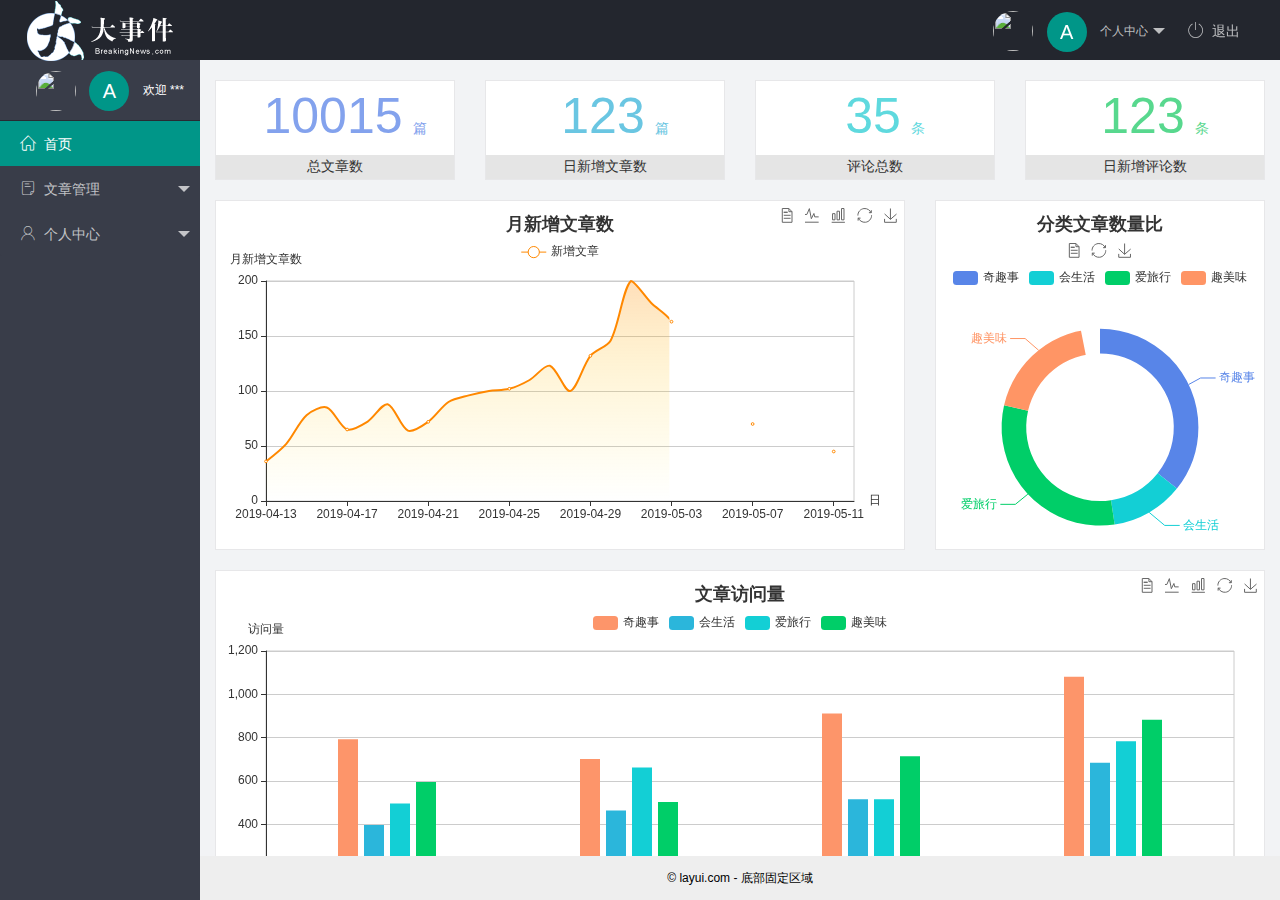
==== index.html @ eee1c538 "first commit" ====
<!DOCTYPE html>
<html lang="en">

<head>
    <meta charset="UTF-8" />
    <meta name="viewport" content="width=device-width, initial-scale=1.0" />
    <title>后台主页</title>
    <!-- 导入 layui 的样式表 -->
    <link rel="stylesheet" href="/assets/lib/layui/css/layui.css" />
    <!-- 引入iconfont.css -->
    <link rel="stylesheet" href="/assets/fonts/iconfont.css">
    <!-- 引入index.css -->
    <link rel="stylesheet" href="/assets/css/index.css">
</head>

<body class="layui-layout-body">
    <div class="layui-layout layui-layout-admin">
        <div class="layui-header">
            <div class="layui-logo">
                <img src="/assets/images/logo.png" alt="" />
            </div>
            <!-- 头部区域（可配合layui已有的水平导航） -->
            <ul class="layui-nav layui-layout-right">
                <li class="layui-nav-item">
                    <!-- 右侧导航栏上面头像 -->
                    <a href="javascript:;" class="userinfo">
                        <img src="http://t.cn/RCzsdCq" class="layui-nav-img" />
                        <span class="text-avatar">A</span>
                        个人中心
                    </a>
                    <dl class="layui-nav-child">
                        <dd><a href="">基本资料</a></dd>
                        <dd><a href="">更换头像</a></dd>
                        <dd><a href="">重置密码</a></dd>
                    </dl>
                </li>
                <li class="layui-nav-item">
                    <a href="javescript:;" id="btnLogout"><span class="iconfont icon-tuichu"></span>退出</a>
                </li>
            </ul>
        </div>

        <div class="layui-side layui-bg-black">
            <div class="layui-side-scroll">
                <!-- 右侧导航栏上面头像 -->
                <div class="userinfo">
                    <img src="http://t.cn/RCzsdCq" class="layui-nav-img" />
                    <span class="text-avatar">A</span>
                    <span id="welcome">欢迎 ***</span>
                </div>
                <!-- 左侧导航区域（可配合layui已有的垂直导航） -->
                <ul class="layui-nav layui-nav-tree" lay-shrink="all">
                    <li class="layui-nav-item layui-this">
                        <a href="/home/dashboard.html" target="fm">
                            <span class="iconfont icon-home"></span>首页</a>
                    </li>
                    <li class="layui-nav-item">
                        <a class="" href="javascript:;"><span class="iconfont icon-16"></span>文章管理</a>
                        <dl class="layui-nav-child">
                            <dd>
                                <a href="javascript:;">
                                    <i class="layui-icon layui-icon-app"></i>
                                    文章类别</a>
                            </dd>
                            <dd>
                                <a href="javascript:;">
                                    <i class="layui-icon layui-icon-app"></i>
                                    文章列表</a>
                            </dd>
                            <dd>
                                <a href="javascript:;">
                                    <i class="layui-icon layui-icon-app"></i>
                                    发布文章</a>
                            </dd>
                        </dl>
                    </li>
                    <li class="layui-nav-item">
                        <a href="javascript:;"><span class="iconfont icon-user"></span>个人中心</a>
                        <dl class="layui-nav-child">
                            <dd>
                                <a href="javascript:;">
                                    <i class="layui-icon layui-icon-app"></i>
                                    基本资料</a>
                            </dd>
                            <dd>
                                <a href="javascript:;">
                                    <i class="layui-icon layui-icon-app"></i>
                                    更换头像</a>
                            </dd>
                            <dd>
                                <a href="javascript:;">
                                    <i class="layui-icon layui-icon-app"></i>
                                    重置密码</a>
                            </dd>
                        </dl>
                    </li>
                </ul>
            </div>
        </div>
        <div class="layui-body">
            <!-- 内容主体区域 -->
            <iframe src="/home/dashboard.html" frameborder="0" name="fm"></iframe>
        </div>

        <div class="layui-footer">
            <!-- 底部固定区域 -->
            © layui.com - 底部固定区域
        </div>
    </div>
    <!-- yin ru jquery -->
    <script src="/assets/lib/jquery.js"></script>
    <!-- 导入 layui 的JS文件 -->
    <script src="/assets/lib/layui/layui.all.js"></script>
    <script src="/assets/js/baseAPI.js"></script>
    <script src="/assets/js/index.js"></script>
</body>

</html>
---- assets/lib/layui/css/layui.css ----
/** layui-v2.5.5 MIT License By https://www.layui.com */
 .layui-inline,img{display:inline-block;vertical-align:middle}h1,h2,h3,h4,h5,h6{font-weight:400}.layui-edge,.layui-header,.layui-inline,.layui-main{position:relative}.layui-body,.layui-edge,.layui-elip{overflow:hidden}.layui-btn,.layui-edge,.layui-inline,img{vertical-align:middle}.layui-btn,.layui-disabled,.layui-icon,.layui-unselect{-moz-user-select:none;-webkit-user-select:none;-ms-user-select:none}.layui-elip,.layui-form-checkbox span,.layui-form-pane .layui-form-label{text-overflow:ellipsis;white-space:nowrap}.layui-breadcrumb,.layui-tree-btnGroup{visibility:hidden}blockquote,body,button,dd,div,dl,dt,form,h1,h2,h3,h4,h5,h6,input,li,ol,p,pre,td,textarea,th,ul{margin:0;padding:0;-webkit-tap-highlight-color:rgba(0,0,0,0)}a:active,a:hover{outline:0}img{border:none}li{list-style:none}table{border-collapse:collapse;border-spacing:0}h4,h5,h6{font-size:100%}button,input,optgroup,option,select,textarea{font-family:inherit;font-size:inherit;font-style:inherit;font-weight:inherit;outline:0}pre{white-space:pre-wrap;white-space:-moz-pre-wrap;white-space:-pre-wrap;white-space:-o-pre-wrap;word-wrap:break-word}body{line-height:24px;font:14px Helvetica Neue,Helvetica,PingFang SC,Tahoma,Arial,sans-serif}hr{height:1px;margin:10px 0;border:0;clear:both}a{color:#333;text-decoration:none}a:hover{color:#777}a cite{font-style:normal;*cursor:pointer}.layui-border-box,.layui-border-box *{box-sizing:border-box}.layui-box,.layui-box *{box-sizing:content-box}.layui-clear{clear:both;*zoom:1}.layui-clear:after{content:'\20';clear:both;*zoom:1;display:block;height:0}.layui-inline{*display:inline;*zoom:1}.layui-edge{display:inline-block;width:0;height:0;border-width:6px;border-style:dashed;border-color:transparent}.layui-edge-top{top:-4px;border-bottom-color:#999;border-bottom-style:solid}.layui-edge-right{border-left-color:#999;border-left-style:solid}.layui-edge-bottom{top:2px;border-top-color:#999;border-top-style:solid}.layui-edge-left{border-right-color:#999;border-right-style:solid}.layui-disabled,.layui-disabled:hover{color:#d2d2d2!important;cursor:not-allowed!important}.layui-circle{border-radius:100%}.layui-show{display:block!important}.layui-hide{display:none!important}@font-face{font-family:layui-icon;src:url(../font/iconfont.eot?v=250);src:url(../font/iconfont.eot?v=250#iefix) format('embedded-opentype'),url(../font/iconfont.woff2?v=250) format('woff2'),url(../font/iconfont.woff?v=250) format('woff'),url(../font/iconfont.ttf?v=250) format('truetype'),url(../font/iconfont.svg?v=250#layui-icon) format('svg')}.layui-icon{font-family:layui-icon!important;font-size:16px;font-style:normal;-webkit-font-smoothing:antialiased;-moz-osx-font-smoothing:grayscale}.layui-icon-reply-fill:before{content:"\e611"}.layui-icon-set-fill:before{content:"\e614"}.layui-icon-menu-fill:before{content:"\e60f"}.layui-icon-search:before{content:"\e615"}.layui-icon-share:before{content:"\e641"}.layui-icon-set-sm:before{content:"\e620"}.layui-icon-engine:before{content:"\e628"}.layui-icon-close:before{content:"\1006"}.layui-icon-close-fill:before{content:"\1007"}.layui-icon-chart-screen:before{content:"\e629"}.layui-icon-star:before{content:"\e600"}.layui-icon-circle-dot:before{content:"\e617"}.layui-icon-chat:before{content:"\e606"}.layui-icon-release:before{content:"\e609"}.layui-icon-list:before{content:"\e60a"}.layui-icon-chart:before{content:"\e62c"}.layui-icon-ok-circle:before{content:"\1005"}.layui-icon-layim-theme:before{content:"\e61b"}.layui-icon-table:before{content:"\e62d"}.layui-icon-right:before{content:"\e602"}.layui-icon-left:before{content:"\e603"}.layui-icon-cart-simple:before{content:"\e698"}.layui-icon-face-cry:before{content:"\e69c"}.layui-icon-face-smile:before{content:"\e6af"}.layui-icon-survey:before{content:"\e6b2"}.layui-icon-tree:before{content:"\e62e"}.layui-icon-upload-circle:before{content:"\e62f"}.layui-icon-add-circle:before{content:"\e61f"}.layui-icon-download-circle:before{content:"\e601"}.layui-icon-templeate-1:before{content:"\e630"}.layui-icon-util:before{content:"\e631"}.layui-icon-face-surprised:before{content:"\e664"}.layui-icon-edit:before{content:"\e642"}.layui-icon-speaker:before{content:"\e645"}.layui-icon-down:before{content:"\e61a"}.layui-icon-file:before{content:"\e621"}.layui-icon-layouts:before{content:"\e632"}.layui-icon-rate-half:before{content:"\e6c9"}.layui-icon-add-circle-fine:before{content:"\e608"}.layui-icon-prev-circle:before{content:"\e633"}.layui-icon-read:before{content:"\e705"}.layui-icon-404:before{content:"\e61c"}.layui-icon-carousel:before{content:"\e634"}.layui-icon-help:before{content:"\e607"}.layui-icon-code-circle:before{content:"\e635"}.layui-icon-water:before{content:"\e636"}.layui-icon-username:before{content:"\e66f"}.layui-icon-find-fill:before{content:"\e670"}.layui-icon-about:before{content:"\e60b"}.layui-icon-location:before{content:"\e715"}.layui-icon-up:before{content:"\e619"}.layui-icon-pause:before{content:"\e651"}.layui-icon-date:before{content:"\e637"}.layui-icon-layim-uploadfile:before{content:"\e61d"}.layui-icon-delete:before{content:"\e640"}.layui-icon-play:before{content:"\e652"}.layui-icon-top:before{content:"\e604"}.layui-icon-friends:before{content:"\e612"}.layui-icon-refresh-3:before{content:"\e9aa"}.layui-icon-ok:before{content:"\e605"}.layui-icon-layer:before{content:"\e638"}.layui-icon-face-smile-fine:before{content:"\e60c"}.layui-icon-dollar:before{content:"\e659"}.layui-icon-group:before{content:"\e613"}.layui-icon-layim-download:before{content:"\e61e"}.layui-icon-picture-fine:before{content:"\e60d"}.layui-icon-link:before{content:"\e64c"}.layui-icon-diamond:before{content:"\e735"}.layui-icon-log:before{content:"\e60e"}.layui-icon-rate-solid:before{content:"\e67a"}.layui-icon-fonts-del:before{content:"\e64f"}.layui-icon-unlink:before{content:"\e64d"}.layui-icon-fonts-clear:before{content:"\e639"}.layui-icon-triangle-r:before{content:"\e623"}.layui-icon-circle:before{content:"\e63f"}.layui-icon-radio:before{content:"\e643"}.layui-icon-align-center:before{content:"\e647"}.layui-icon-align-right:before{content:"\e648"}.layui-icon-align-left:before{content:"\e649"}.layui-icon-loading-1:before{content:"\e63e"}.layui-icon-return:before{content:"\e65c"}.layui-icon-fonts-strong:before{content:"\e62b"}.layui-icon-upload:before{content:"\e67c"}.layui-icon-dialogue:before{content:"\e63a"}.layui-icon-video:before{content:"\e6ed"}.layui-icon-headset:before{content:"\e6fc"}.layui-icon-cellphone-fine:before{content:"\e63b"}.layui-icon-add-1:before{content:"\e654"}.layui-icon-face-smile-b:before{content:"\e650"}.layui-icon-fonts-html:before{content:"\e64b"}.layui-icon-form:before{content:"\e63c"}.layui-icon-cart:before{content:"\e657"}.layui-icon-camera-fill:before{content:"\e65d"}.layui-icon-tabs:before{content:"\e62a"}.layui-icon-fonts-code:before{content:"\e64e"}.layui-icon-fire:before{content:"\e756"}.layui-icon-set:before{content:"\e716"}.layui-icon-fonts-u:before{content:"\e646"}.layui-icon-triangle-d:before{content:"\e625"}.layui-icon-tips:before{content:"\e702"}.layui-icon-picture:before{content:"\e64a"}.layui-icon-more-vertical:before{content:"\e671"}.layui-icon-flag:before{content:"\e66c"}.layui-icon-loading:before{content:"\e63d"}.layui-icon-fonts-i:before{content:"\e644"}.layui-icon-refresh-1:before{content:"\e666"}.layui-icon-rmb:before{content:"\e65e"}.layui-icon-home:before{content:"\e68e"}.layui-icon-user:before{content:"\e770"}.layui-icon-notice:before{content:"\e667"}.layui-icon-login-weibo:before{content:"\e675"}.layui-icon-voice:before{content:"\e688"}.layui-icon-upload-drag:before{content:"\e681"}.layui-icon-login-qq:before{content:"\e676"}.layui-icon-snowflake:before{content:"\e6b1"}.layui-icon-file-b:before{content:"\e655"}.layui-icon-template:before{content:"\e663"}.layui-icon-auz:before{content:"\e672"}.layui-icon-console:before{content:"\e665"}.layui-icon-app:before{content:"\e653"}.layui-icon-prev:before{content:"\e65a"}.layui-icon-website:before{content:"\e7ae"}.layui-icon-next:before{content:"\e65b"}.layui-icon-component:before{content:"\e857"}.layui-icon-more:before{content:"\e65f"}.layui-icon-login-wechat:before{content:"\e677"}.layui-icon-shrink-right:before{content:"\e668"}.layui-icon-spread-left:before{content:"\e66b"}.layui-icon-camera:before{content:"\e660"}.layui-icon-note:before{content:"\e66e"}.layui-icon-refresh:before{content:"\e669"}.layui-icon-female:before{content:"\e661"}.layui-icon-male:before{content:"\e662"}.layui-icon-password:before{content:"\e673"}.layui-icon-senior:before{content:"\e674"}.layui-icon-theme:before{content:"\e66a"}.layui-icon-tread:before{content:"\e6c5"}.layui-icon-praise:before{content:"\e6c6"}.layui-icon-star-fill:before{content:"\e658"}.layui-icon-rate:before{content:"\e67b"}.layui-icon-template-1:before{content:"\e656"}.layui-icon-vercode:before{content:"\e679"}.layui-icon-cellphone:before{content:"\e678"}.layui-icon-screen-full:before{content:"\e622"}.layui-icon-screen-restore:before{content:"\e758"}.layui-icon-cols:before{content:"\e610"}.layui-icon-export:before{content:"\e67d"}.layui-icon-print:before{content:"\e66d"}.layui-icon-slider:before{content:"\e714"}.layui-icon-addition:before{content:"\e624"}.layui-icon-subtraction:before{content:"\e67e"}.layui-icon-service:before{content:"\e626"}.layui-icon-transfer:before{content:"\e691"}.layui-main{width:1140px;margin:0 auto}.layui-header{z-index:1000;height:60px}.layui-header a:hover{transition:all .5s;-webkit-transition:all .5s}.layui-side{position:fixed;left:0;top:0;bottom:0;z-index:999;width:200px;overflow-x:hidden}.layui-side-scroll{position:relative;width:220px;height:100%;overflow-x:hidden}.layui-body{position:absolute;left:200px;right:0;top:0;bottom:0;z-index:998;width:auto;overflow-y:auto;box-sizing:border-box}.layui-layout-body{overflow:hidden}.layui-layout-admin .layui-header{background-color:#23262E}.layui-layout-admin .layui-side{top:60px;width:200px;overflow-x:hidden}.layui-layout-admin .layui-body{position:fixed;top:60px;bottom:44px}.layui-layout-admin .layui-main{width:auto;margin:0 15px}.layui-layout-admin .layui-footer{position:fixed;left:200px;right:0;bottom:0;height:44px;line-height:44px;padding:0 15px;background-color:#eee}.layui-layout-admin .layui-logo{position:absolute;left:0;top:0;width:200px;height:100%;line-height:60px;text-align:center;color:#009688;font-size:16px}.layui-layout-admin .layui-header .layui-nav{background:0 0}.layui-layout-left{position:absolute!important;left:200px;top:0}.layui-layout-right{position:absolute!important;right:0;top:0}.layui-container{position:relative;margin:0 auto;padding:0 15px;box-sizing:border-box}.layui-fluid{position:relative;margin:0 auto;padding:0 15px}.layui-row:after,.layui-row:before{content:'';display:block;clear:both}.layui-col-lg1,.layui-col-lg10,.layui-col-lg11,.layui-col-lg12,.layui-col-lg2,.layui-col-lg3,.layui-col-lg4,.layui-col-lg5,.layui-col-lg6,.layui-col-lg7,.layui-col-lg8,.layui-col-lg9,.layui-col-md1,.layui-col-md10,.layui-col-md11,.layui-col-md12,.layui-col-md2,.layui-col-md3,.layui-col-md4,.layui-col-md5,.layui-col-md6,.layui-col-md7,.layui-col-md8,.layui-col-md9,.layui-col-sm1,.layui-col-sm10,.layui-col-sm11,.layui-col-sm12,.layui-col-sm2,.layui-col-sm3,.layui-col-sm4,.layui-col-sm5,.layui-col-sm6,.layui-col-sm7,.layui-col-sm8,.layui-col-sm9,.layui-col-xs1,.layui-col-xs10,.layui-col-xs11,.layui-col-xs12,.layui-col-xs2,.layui-col-xs3,.layui-col-xs4,.layui-col-xs5,.layui-col-xs6,.layui-col-xs7,.layui-col-xs8,.layui-col-xs9{position:relative;display:block;box-sizing:border-box}.layui-col-xs1,.layui-col-xs10,.layui-col-xs11,.layui-col-xs12,.layui-col-xs2,.layui-col-xs3,.layui-col-xs4,.layui-col-xs5,.layui-col-xs6,.layui-col-xs7,.layui-col-xs8,.layui-col-xs9{float:left}.layui-col-xs1{width:8.33333333%}.layui-col-xs2{width:16.66666667%}.layui-col-xs3{width:25%}.layui-col-xs4{width:33.33333333%}.layui-col-xs5{width:41.66666667%}.layui-col-xs6{width:50%}.layui-col-xs7{width:58.33333333%}.layui-col-xs8{width:66.66666667%}.layui-col-xs9{width:75%}.layui-col-xs10{width:83.33333333%}.layui-col-xs11{width:91.66666667%}.layui-col-xs12{width:100%}.layui-col-xs-offset1{margin-left:8.33333333%}.layui-col-xs-offset2{margin-left:16.66666667%}.layui-col-xs-offset3{margin-left:25%}.layui-col-xs-offset4{margin-left:33.33333333%}.layui-col-xs-offset5{margin-left:41.66666667%}.layui-col-xs-offset6{margin-left:50%}.layui-col-xs-offset7{margin-left:58.33333333%}.layui-col-xs-offset8{margin-left:66.66666667%}.layui-col-xs-offset9{margin-left:75%}.layui-col-xs-offset10{margin-left:83.33333333%}.layui-col-xs-offset11{margin-left:91.66666667%}.layui-col-xs-offset12{margin-left:100%}@media screen and (max-width:768px){.layui-hide-xs{display:none!important}.layui-show-xs-block{display:block!important}.layui-show-xs-inline{display:inline!important}.layui-show-xs-inline-block{display:inline-block!important}}@media screen and (min-width:768px){.layui-container{width:750px}.layui-hide-sm{display:none!important}.layui-show-sm-block{display:block!important}.layui-show-sm-inline{display:inline!important}.layui-show-sm-inline-block{display:inline-block!important}.layui-col-sm1,.layui-col-sm10,.layui-col-sm11,.layui-col-sm12,.layui-col-sm2,.layui-col-sm3,.layui-col-sm4,.layui-col-sm5,.layui-col-sm6,.layui-col-sm7,.layui-col-sm8,.layui-col-sm9{float:left}.layui-col-sm1{width:8.33333333%}.layui-col-sm2{width:16.66666667%}.layui-col-sm3{width:25%}.layui-col-sm4{width:33.33333333%}.layui-col-sm5{width:41.66666667%}.layui-col-sm6{width:50%}.layui-col-sm7{width:58.33333333%}.layui-col-sm8{width:66.66666667%}.layui-col-sm9{width:75%}.layui-col-sm10{width:83.33333333%}.layui-col-sm11{width:91.66666667%}.layui-col-sm12{width:100%}.layui-col-sm-offset1{margin-left:8.33333333%}.layui-col-sm-offset2{margin-left:16.66666667%}.layui-col-sm-offset3{margin-left:25%}.layui-col-sm-offset4{margin-left:33.33333333%}.layui-col-sm-offset5{margin-left:41.66666667%}.layui-col-sm-offset6{margin-left:50%}.layui-col-sm-offset7{margin-left:58.33333333%}.layui-col-sm-offset8{margin-left:66.66666667%}.layui-col-sm-offset9{margin-left:75%}.layui-col-sm-offset10{margin-left:83.33333333%}.layui-col-sm-offset11{margin-left:91.66666667%}.layui-col-sm-offset12{margin-left:100%}}@media screen and (min-width:992px){.layui-container{width:970px}.layui-hide-md{display:none!important}.layui-show-md-block{display:block!important}.layui-show-md-inline{display:inline!important}.layui-show-md-inline-block{display:inline-block!important}.layui-col-md1,.layui-col-md10,.layui-col-md11,.layui-col-md12,.layui-col-md2,.layui-col-md3,.layui-col-md4,.layui-col-md5,.layui-col-md6,.layui-col-md7,.layui-col-md8,.layui-col-md9{float:left}.layui-col-md1{width:8.33333333%}.layui-col-md2{width:16.66666667%}.layui-col-md3{width:25%}.layui-col-md4{width:33.33333333%}.layui-col-md5{width:41.66666667%}.layui-col-md6{width:50%}.layui-col-md7{width:58.33333333%}.layui-col-md8{width:66.66666667%}.layui-col-md9{width:75%}.layui-col-md10{width:83.33333333%}.layui-col-md11{width:91.66666667%}.layui-col-md12{width:100%}.layui-col-md-offset1{margin-left:8.33333333%}.layui-col-md-offset2{margin-left:16.66666667%}.layui-col-md-offset3{margin-left:25%}.layui-col-md-offset4{margin-left:33.33333333%}.layui-col-md-offset5{margin-left:41.66666667%}.layui-col-md-offset6{margin-left:50%}.layui-col-md-offset7{margin-left:58.33333333%}.layui-col-md-offset8{margin-left:66.66666667%}.layui-col-md-offset9{margin-left:75%}.layui-col-md-offset10{margin-left:83.33333333%}.layui-col-md-offset11{margin-left:91.66666667%}.layui-col-md-offset12{margin-left:100%}}@media screen and (min-width:1200px){.layui-container{width:1170px}.layui-hide-lg{display:none!important}.layui-show-lg-block{display:block!important}.layui-show-lg-inline{display:inline!important}.layui-show-lg-inline-block{display:inline-block!important}.layui-col-lg1,.layui-col-lg10,.layui-col-lg11,.layui-col-lg12,.layui-col-lg2,.layui-col-lg3,.layui-col-lg4,.layui-col-lg5,.layui-col-lg6,.layui-col-lg7,.layui-col-lg8,.layui-col-lg9{float:left}.layui-col-lg1{width:8.33333333%}.layui-col-lg2{width:16.66666667%}.layui-col-lg3{width:25%}.layui-col-lg4{width:33.33333333%}.layui-col-lg5{width:41.66666667%}.layui-col-lg6{width:50%}.layui-col-lg7{width:58.33333333%}.layui-col-lg8{width:66.66666667%}.layui-col-lg9{width:75%}.layui-col-lg10{width:83.33333333%}.layui-col-lg11{width:91.66666667%}.layui-col-lg12{width:100%}.layui-col-lg-offset1{margin-left:8.33333333%}.layui-col-lg-offset2{margin-left:16.66666667%}.layui-col-lg-offset3{margin-left:25%}.layui-col-lg-offset4{margin-left:33.33333333%}.layui-col-lg-offset5{margin-left:41.66666667%}.layui-col-lg-offset6{margin-left:50%}.layui-col-lg-offset7{margin-left:58.33333333%}.layui-col-lg-offset8{margin-left:66.66666667%}.layui-col-lg-offset9{margin-left:75%}.layui-col-lg-offset10{margin-left:83.33333333%}.layui-col-lg-offset11{margin-left:91.66666667%}.layui-col-lg-offset12{margin-left:100%}}.layui-col-space1{margin:-.5px}.layui-col-space1>*{padding:.5px}.layui-col-space3{margin:-1.5px}.layui-col-space3>*{padding:1.5px}.layui-col-space5{margin:-2.5px}.layui-col-space5>*{padding:2.5px}.layui-col-space8{margin:-3.5px}.layui-col-space8>*{padding:3.5px}.layui-col-space10{margin:-5px}.layui-col-space10>*{padding:5px}.layui-col-space12{margin:-6px}.layui-col-space12>*{padding:6px}.layui-col-space15{margin:-7.5px}.layui-col-space15>*{padding:7.5px}.layui-col-space18{margin:-9px}.layui-col-space18>*{padding:9px}.layui-col-space20{margin:-10px}.layui-col-space20>*{padding:10px}.layui-col-space22{margin:-11px}.layui-col-space22>*{padding:11px}.layui-col-space25{margin:-12.5px}.layui-col-space25>*{padding:12.5px}.layui-col-space30{margin:-15px}.layui-col-space30>*{padding:15px}.layui-btn,.layui-input,.layui-select,.layui-textarea,.layui-upload-button{outline:0;-webkit-appearance:none;transition:all .3s;-webkit-transition:all .3s;box-sizing:border-box}.layui-elem-quote{margin-bottom:10px;padding:15px;line-height:22px;border-left:5px solid #009688;border-radius:0 2px 2px 0;background-color:#f2f2f2}.layui-quote-nm{border-style:solid;border-width:1px 1px 1px 5px;background:0 0}.layui-elem-field{margin-bottom:10px;padding:0;border-width:1px;border-style:solid}.layui-elem-field legend{margin-left:20px;padding:0 10px;font-size:20px;font-weight:300}.layui-field-title{margin:10px 0 20px;border-width:1px 0 0}.layui-field-box{padding:10px 15px}.layui-field-title .layui-field-box{padding:10px 0}.layui-progress{position:relative;height:6px;border-radius:20px;background-color:#e2e2e2}.layui-progress-bar{position:absolute;left:0;top:0;width:0;max-width:100%;height:6px;border-radius:20px;text-align:right;background-color:#5FB878;transition:all .3s;-webkit-transition:all .3s}.layui-progress-big,.layui-progress-big .layui-progress-bar{height:18px;line-height:18px}.layui-progress-text{position:relative;top:-20px;line-height:18px;font-size:12px;color:#666}.layui-progress-big .layui-progress-text{position:static;padding:0 10px;color:#fff}.layui-collapse{border-width:1px;border-style:solid;border-radius:2px}.layui-colla-content,.layui-colla-item{border-top-width:1px;border-top-style:solid}.layui-colla-item:first-child{border-top:none}.layui-colla-title{position:relative;height:42px;line-height:42px;padding:0 15px 0 35px;color:#333;background-color:#f2f2f2;cursor:pointer;font-size:14px;overflow:hidden}.layui-colla-content{display:none;padding:10px 15px;line-height:22px;color:#666}.layui-colla-icon{position:absolute;left:15px;top:0;font-size:14px}.layui-card{margin-bottom:15px;border-radius:2px;background-color:#fff;box-shadow:0 1px 2px 0 rgba(0,0,0,.05)}.layui-card:last-child{margin-bottom:0}.layui-card-header{position:relative;height:42px;line-height:42px;padding:0 15px;border-bottom:1px solid #f6f6f6;color:#333;border-radius:2px 2px 0 0;font-size:14px}.layui-bg-black,.layui-bg-blue,.layui-bg-cyan,.layui-bg-green,.layui-bg-orange,.layui-bg-red{color:#fff!important}.layui-card-body{position:relative;padding:10px 15px;line-height:24px}.layui-card-body[pad15]{padding:15px}.layui-card-body[pad20]{padding:20px}.layui-card-body .layui-table{margin:5px 0}.layui-card .layui-tab{margin:0}.layui-panel-window{position:relative;padding:15px;border-radius:0;border-top:5px solid #E6E6E6;background-color:#fff}.layui-auxiliar-moving{position:fixed;left:0;right:0;top:0;bottom:0;width:100%;height:100%;background:0 0;z-index:9999999999}.layui-form-label,.layui-form-mid,.layui-form-select,.layui-input-block,.layui-input-inline,.layui-textarea{position:relative}.layui-bg-red{background-color:#FF5722!important}.layui-bg-orange{background-color:#FFB800!important}.layui-bg-green{background-color:#009688!important}.layui-bg-cyan{background-color:#2F4056!important}.layui-bg-blue{background-color:#1E9FFF!important}.layui-bg-black{background-color:#393D49!important}.layui-bg-gray{background-color:#eee!important;color:#666!important}.layui-badge-rim,.layui-colla-content,.layui-colla-item,.layui-collapse,.layui-elem-field,.layui-form-pane .layui-form-item[pane],.layui-form-pane .layui-form-label,.layui-input,.layui-layedit,.layui-layedit-tool,.layui-quote-nm,.layui-select,.layui-tab-bar,.layui-tab-card,.layui-tab-title,.layui-tab-title .layui-this:after,.layui-textarea{border-color:#e6e6e6}.layui-timeline-item:before,hr{background-color:#e6e6e6}.layui-text{line-height:22px;font-size:14px;color:#666}.layui-text h1,.layui-text h2,.layui-text h3{font-weight:500;color:#333}.layui-text h1{font-size:30px}.layui-text h2{font-size:24px}.layui-text h3{font-size:18px}.layui-text a:not(.layui-btn){color:#01AAED}.layui-text a:not(.layui-btn):hover{text-decoration:underline}.layui-text ul{padding:5px 0 5px 15px}.layui-text ul li{margin-top:5px;list-style-type:disc}.layui-text em,.layui-word-aux{color:#999!important;padding:0 5px!important}.layui-btn{display:inline-block;height:38px;line-height:38px;padding:0 18px;background-color:#009688;color:#fff;white-space:nowrap;text-align:center;font-size:14px;border:none;border-radius:2px;cursor:pointer}.layui-btn:hover{opacity:.8;filter:alpha(opacity=80);color:#fff}.layui-btn:active{opacity:1;filter:alpha(opacity=100)}.layui-btn+.layui-btn{margin-left:10px}.layui-btn-container{font-size:0}.layui-btn-container .layui-btn{margin-right:10px;margin-bottom:10px}.layui-btn-container .layui-btn+.layui-btn{margin-left:0}.layui-table .layui-btn-container .layui-btn{margin-bottom:9px}.layui-btn-radius{border-radius:100px}.layui-btn .layui-icon{margin-right:3px;font-size:18px;vertical-align:bottom;vertical-align:middle\9}.layui-btn-primary{border:1px solid #C9C9C9;background-color:#fff;color:#555}.layui-btn-primary:hover{border-color:#009688;color:#333}.layui-btn-normal{background-color:#1E9FFF}.layui-btn-warm{background-color:#FFB800}.layui-btn-danger{background-color:#FF5722}.layui-btn-checked{background-color:#5FB878}.layui-btn-disabled,.layui-btn-disabled:active,.layui-btn-disabled:hover{border:1px solid #e6e6e6;background-color:#FBFBFB;color:#C9C9C9;cursor:not-allowed;opacity:1}.layui-btn-lg{height:44px;line-height:44px;padding:0 25px;font-size:16px}.layui-btn-sm{height:30px;line-height:30px;padding:0 10px;font-size:12px}.layui-btn-sm i{font-size:16px!important}.layui-btn-xs{height:22px;line-height:22px;padding:0 5px;font-size:12px}.layui-btn-xs i{font-size:14px!important}.layui-btn-group{display:inline-block;vertical-align:middle;font-size:0}.layui-btn-group .layui-btn{margin-left:0!important;margin-right:0!important;border-left:1px solid rgba(255,255,255,.5);border-radius:0}.layui-btn-group .layui-btn-primary{border-left:none}.layui-btn-group .layui-btn-primary:hover{border-color:#C9C9C9;color:#009688}.layui-btn-group .layui-btn:first-child{border-left:none;border-radius:2px 0 0 2px}.layui-btn-group .layui-btn-primary:first-child{border-left:1px solid #c9c9c9}.layui-btn-group .layui-btn:last-child{border-radius:0 2px 2px 0}.layui-btn-group .layui-btn+.layui-btn{margin-left:0}.layui-btn-group+.layui-btn-group{margin-left:10px}.layui-btn-fluid{width:100%}.layui-input,.layui-select,.layui-textarea{height:38px;line-height:1.3;line-height:38px\9;border-width:1px;border-style:solid;background-color:#fff;border-radius:2px}.layui-input::-webkit-input-placeholder,.layui-select::-webkit-input-placeholder,.layui-textarea::-webkit-input-placeholder{line-height:1.3}.layui-input,.layui-textarea{display:block;width:100%;padding-left:10px}.layui-input:hover,.layui-textarea:hover{border-color:#D2D2D2!important}.layui-input:focus,.layui-textarea:focus{border-color:#C9C9C9!important}.layui-textarea{min-height:100px;height:auto;line-height:20px;padding:6px 10px;resize:vertical}.layui-select{padding:0 10px}.layui-form input[type=checkbox],.layui-form input[type=radio],.layui-form select{display:none}.layui-form [lay-ignore]{display:initial}.layui-form-item{margin-bottom:15px;clear:both;*zoom:1}.layui-form-item:after{content:'\20';clear:both;*zoom:1;display:block;height:0}.layui-form-label{float:left;display:block;padding:9px 15px;width:80px;font-weight:400;line-height:20px;text-align:right}.layui-form-label-col{display:block;float:none;padding:9px 0;line-height:20px;text-align:left}.layui-form-item .layui-inline{margin-bottom:5px;margin-right:10px}.layui-input-block{margin-left:110px;min-height:36px}.layui-input-inline{display:inline-block;vertical-align:middle}.layui-form-item .layui-input-inline{float:left;width:190px;margin-right:10px}.layui-form-text .layui-input-inline{width:auto}.layui-form-mid{float:left;display:block;padding:9px 0!important;line-height:20px;margin-right:10px}.layui-form-danger+.layui-form-select .layui-input,.layui-form-danger:focus{border-color:#FF5722!important}.layui-form-select .layui-input{padding-right:30px;cursor:pointer}.layui-form-select .layui-edge{position:absolute;right:10px;top:50%;margin-top:-3px;cursor:pointer;border-width:6px;border-top-color:#c2c2c2;border-top-style:solid;transition:all .3s;-webkit-transition:all .3s}.layui-form-select dl{display:none;position:absolute;left:0;top:42px;padding:5px 0;z-index:899;min-width:100%;border:1px solid #d2d2d2;max-height:300px;overflow-y:auto;background-color:#fff;border-radius:2px;box-shadow:0 2px 4px rgba(0,0,0,.12);box-sizing:border-box}.layui-form-select dl dd,.layui-form-select dl dt{padding:0 10px;line-height:36px;white-space:nowrap;overflow:hidden;text-overflow:ellipsis}.layui-form-select dl dt{font-size:12px;color:#999}.layui-form-select dl dd{cursor:pointer}.layui-form-select dl dd:hover{background-color:#f2f2f2;-webkit-transition:.5s all;transition:.5s all}.layui-form-select .layui-select-group dd{padding-left:20px}.layui-form-select dl dd.layui-select-tips{padding-left:10px!important;color:#999}.layui-form-select dl dd.layui-this{background-color:#5FB878;color:#fff}.layui-form-checkbox,.layui-form-select dl dd.layui-disabled{background-color:#fff}.layui-form-selected dl{display:block}.layui-form-checkbox,.layui-form-checkbox *,.layui-form-switch{display:inline-block;vertical-align:middle}.layui-form-selected .layui-edge{margin-top:-9px;-webkit-transform:rotate(180deg);transform:rotate(180deg);margin-top:-3px\9}:root .layui-form-selected .layui-edge{margin-top:-9px\0/IE9}.layui-form-selectup dl{top:auto;bottom:42px}.layui-select-none{margin:5px 0;text-align:center;color:#999}.layui-select-disabled .layui-disabled{border-color:#eee!important}.layui-select-disabled .layui-edge{border-top-color:#d2d2d2}.layui-form-checkbox{position:relative;height:30px;line-height:30px;margin-right:10px;padding-right:30px;cursor:pointer;font-size:0;-webkit-transition:.1s linear;transition:.1s linear;box-sizing:border-box}.layui-form-checkbox span{padding:0 10px;height:100%;font-size:14px;border-radius:2px 0 0 2px;background-color:#d2d2d2;color:#fff;overflow:hidden}.layui-form-checkbox:hover span{background-color:#c2c2c2}.layui-form-checkbox i{position:absolute;right:0;top:0;width:30px;height:28px;border:1px solid #d2d2d2;border-left:none;border-radius:0 2px 2px 0;color:#fff;font-size:20px;text-align:center}.layui-form-checkbox:hover i{border-color:#c2c2c2;color:#c2c2c2}.layui-form-checked,.layui-form-checked:hover{border-color:#5FB878}.layui-form-checked span,.layui-form-checked:hover span{background-color:#5FB878}.layui-form-checked i,.layui-form-checked:hover i{color:#5FB878}.layui-form-item .layui-form-checkbox{margin-top:4px}.layui-form-checkbox[lay-skin=primary]{height:auto!important;line-height:normal!important;min-width:18px;min-height:18px;border:none!important;margin-right:0;padding-left:28px;padding-right:0;background:0 0}.layui-form-checkbox[lay-skin=primary] span{padding-left:0;padding-right:15px;line-height:18px;background:0 0;color:#666}.layui-form-checkbox[lay-skin=primary] i{right:auto;left:0;width:16px;height:16px;line-height:16px;border:1px solid #d2d2d2;font-size:12px;border-radius:2px;background-color:#fff;-webkit-transition:.1s linear;transition:.1s linear}.layui-form-checkbox[lay-skin=primary]:hover i{border-color:#5FB878;color:#fff}.layui-form-checked[lay-skin=primary] i{border-color:#5FB878!important;background-color:#5FB878;color:#fff}.layui-checkbox-disbaled[lay-skin=primary] span{background:0 0!important;color:#c2c2c2}.layui-checkbox-disbaled[lay-skin=primary]:hover i{border-color:#d2d2d2}.layui-form-item .layui-form-checkbox[lay-skin=primary]{margin-top:10px}.layui-form-switch{position:relative;height:22px;line-height:22px;min-width:35px;padding:0 5px;margin-top:8px;border:1px solid #d2d2d2;border-radius:20px;cursor:pointer;background-color:#fff;-webkit-transition:.1s linear;transition:.1s linear}.layui-form-switch i{position:absolute;left:5px;top:3px;width:16px;height:16px;border-radius:20px;background-color:#d2d2d2;-webkit-transition:.1s linear;transition:.1s linear}.layui-form-switch em{position:relative;top:0;width:25px;margin-left:21px;padding:0!important;text-align:center!important;color:#999!important;font-style:normal!important;font-size:12px}.layui-form-onswitch{border-color:#5FB878;background-color:#5FB878}.layui-checkbox-disbaled,.layui-checkbox-disbaled i{border-color:#e2e2e2!important}.layui-form-onswitch i{left:100%;margin-left:-21px;background-color:#fff}.layui-form-onswitch em{margin-left:5px;margin-right:21px;color:#fff!important}.layui-checkbox-disbaled span{background-color:#e2e2e2!important}.layui-checkbox-disbaled:hover i{color:#fff!important}[lay-radio]{display:none}.layui-form-radio,.layui-form-radio *{display:inline-block;vertical-align:middle}.layui-form-radio{line-height:28px;margin:6px 10px 0 0;padding-right:10px;cursor:pointer;font-size:0}.layui-form-radio *{font-size:14px}.layui-form-radio>i{margin-right:8px;font-size:22px;color:#c2c2c2}.layui-form-radio>i:hover,.layui-form-radioed>i{color:#5FB878}.layui-radio-disbaled>i{color:#e2e2e2!important}.layui-form-pane .layui-form-label{width:110px;padding:8px 15px;height:38px;line-height:20px;border-width:1px;border-style:solid;border-radius:2px 0 0 2px;text-align:center;background-color:#FBFBFB;overflow:hidden;box-sizing:border-box}.layui-form-pane .layui-input-inline{margin-left:-1px}.layui-form-pane .layui-input-block{margin-left:110px;left:-1px}.layui-form-pane .layui-input{border-radius:0 2px 2px 0}.layui-form-pane .layui-form-text .layui-form-label{float:none;width:100%;border-radius:2px;box-sizing:border-box;text-align:left}.layui-form-pane .layui-form-text .layui-input-inline{display:block;margin:0;top:-1px;clear:both}.layui-form-pane .layui-form-text .layui-input-block{margin:0;left:0;top:-1px}.layui-form-pane .layui-form-text .layui-textarea{min-height:100px;border-radius:0 0 2px 2px}.layui-form-pane .layui-form-checkbox{margin:4px 0 4px 10px}.layui-form-pane .layui-form-radio,.layui-form-pane .layui-form-switch{margin-top:6px;margin-left:10px}.layui-form-pane .layui-form-item[pane]{position:relative;border-width:1px;border-style:solid}.layui-form-pane .layui-form-item[pane] .layui-form-label{position:absolute;left:0;top:0;height:100%;border-width:0 1px 0 0}.layui-form-pane .layui-form-item[pane] .layui-input-inline{margin-left:110px}@media screen and (max-width:450px){.layui-form-item .layui-form-label{text-overflow:ellipsis;overflow:hidden;white-space:nowrap}.layui-form-item .layui-inline{display:block;margin-right:0;margin-bottom:20px;clear:both}.layui-form-item .layui-inline:after{content:'\20';clear:both;display:block;height:0}.layui-form-item .layui-input-inline{display:block;float:none;left:-3px;width:auto;margin:0 0 10px 112px}.layui-form-item .layui-input-inline+.layui-form-mid{margin-left:110px;top:-5px;padding:0}.layui-form-item .layui-form-checkbox{margin-right:5px;margin-bottom:5px}}.layui-layedit{border-width:1px;border-style:solid;border-radius:2px}.layui-layedit-tool{padding:3px 5px;border-bottom-width:1px;border-bottom-style:solid;font-size:0}.layedit-tool-fixed{position:fixed;top:0;border-top:1px solid #e2e2e2}.layui-layedit-tool .layedit-tool-mid,.layui-layedit-tool .layui-icon{display:inline-block;vertical-align:middle;text-align:center;font-size:14px}.layui-layedit-tool .layui-icon{position:relative;width:32px;height:30px;line-height:30px;margin:3px 5px;color:#777;cursor:pointer;border-radius:2px}.layui-layedit-tool .layui-icon:hover{color:#393D49}.layui-layedit-tool .layui-icon:active{color:#000}.layui-layedit-tool .layedit-tool-active{background-color:#e2e2e2;color:#000}.layui-layedit-tool .layui-disabled,.layui-layedit-tool .layui-disabled:hover{color:#d2d2d2;cursor:not-allowed}.layui-layedit-tool .layedit-tool-mid{width:1px;height:18px;margin:0 10px;background-color:#d2d2d2}.layedit-tool-html{width:50px!important;font-size:30px!important}.layedit-tool-b,.layedit-tool-code,.layedit-tool-help{font-size:16px!important}.layedit-tool-d,.layedit-tool-face,.layedit-tool-image,.layedit-tool-unlink{font-size:18px!important}.layedit-tool-image input{position:absolute;font-size:0;left:0;top:0;width:100%;height:100%;opacity:.01;filter:Alpha(opacity=1);cursor:pointer}.layui-layedit-iframe iframe{display:block;width:100%}#LAY_layedit_code{overflow:hidden}.layui-laypage{display:inline-block;*display:inline;*zoom:1;vertical-align:middle;margin:10px 0;font-size:0}.layui-laypage>a:first-child,.layui-laypage>a:first-child em{border-radius:2px 0 0 2px}.layui-laypage>a:last-child,.layui-laypage>a:last-child em{border-radius:0 2px 2px 0}.layui-laypage>:first-child{margin-left:0!important}.layui-laypage>:last-child{margin-right:0!important}.layui-laypage a,.layui-laypage button,.layui-laypage input,.layui-laypage select,.layui-laypage span{border:1px solid #e2e2e2}.layui-laypage a,.layui-laypage span{display:inline-block;*display:inline;*zoom:1;vertical-align:middle;padding:0 15px;height:28px;line-height:28px;margin:0 -1px 5px 0;background-color:#fff;color:#333;font-size:12px}.layui-flow-more a *,.layui-laypage input,.layui-table-view select[lay-ignore]{display:inline-block}.layui-laypage a:hover{color:#009688}.layui-laypage em{font-style:normal}.layui-laypage .layui-laypage-spr{color:#999;font-weight:700}.layui-laypage a{text-decoration:none}.layui-laypage .layui-laypage-curr{position:relative}.layui-laypage .layui-laypage-curr em{position:relative;color:#fff}.layui-laypage .layui-laypage-curr .layui-laypage-em{position:absolute;left:-1px;top:-1px;padding:1px;width:100%;height:100%;background-color:#009688}.layui-laypage-em{border-radius:2px}.layui-laypage-next em,.layui-laypage-prev em{font-family:Sim sun;font-size:16px}.layui-laypage .layui-laypage-count,.layui-laypage .layui-laypage-limits,.layui-laypage .layui-laypage-refresh,.layui-laypage .layui-laypage-skip{margin-left:10px;margin-right:10px;padding:0;border:none}.layui-laypage .layui-laypage-limits,.layui-laypage .layui-laypage-refresh{vertical-align:top}.layui-laypage .layui-laypage-refresh i{font-size:18px;cursor:pointer}.layui-laypage select{height:22px;padding:3px;border-radius:2px;cursor:pointer}.layui-laypage .layui-laypage-skip{height:30px;line-height:30px;color:#999}.layui-laypage button,.layui-laypage input{height:30px;line-height:30px;border-radius:2px;vertical-align:top;background-color:#fff;box-sizing:border-box}.layui-laypage input{width:40px;margin:0 10px;padding:0 3px;text-align:center}.layui-laypage input:focus,.layui-laypage select:focus{border-color:#009688!important}.layui-laypage button{margin-left:10px;padding:0 10px;cursor:pointer}.layui-table,.layui-table-view{margin:10px 0}.layui-flow-more{margin:10px 0;text-align:center;color:#999;font-size:14px}.layui-flow-more a{height:32px;line-height:32px}.layui-flow-more a *{vertical-align:top}.layui-flow-more a cite{padding:0 20px;border-radius:3px;background-color:#eee;color:#333;font-style:normal}.layui-flow-more a cite:hover{opacity:.8}.layui-flow-more a i{font-size:30px;color:#737383}.layui-table{width:100%;background-color:#fff;color:#666}.layui-table tr{transition:all .3s;-webkit-transition:all .3s}.layui-table th{text-align:left;font-weight:400}.layui-table tbody tr:hover,.layui-table thead tr,.layui-table-click,.layui-table-header,.layui-table-hover,.layui-table-mend,.layui-table-patch,.layui-table-tool,.layui-table-total,.layui-table-total tr,.layui-table[lay-even] tr:nth-child(even){background-color:#f2f2f2}.layui-table td,.layui-table th,.layui-table-col-set,.layui-table-fixed-r,.layui-table-grid-down,.layui-table-header,.layui-table-page,.layui-table-tips-main,.layui-table-tool,.layui-table-total,.layui-table-view,.layui-table[lay-skin=line],.layui-table[lay-skin=row]{border-width:1px;border-style:solid;border-color:#e6e6e6}.layui-table td,.layui-table th{position:relative;padding:9px 15px;min-height:20px;line-height:20px;font-size:14px}.layui-table[lay-skin=line] td,.layui-table[lay-skin=line] th{border-width:0 0 1px}.layui-table[lay-skin=row] td,.layui-table[lay-skin=row] th{border-width:0 1px 0 0}.layui-table[lay-skin=nob] td,.layui-table[lay-skin=nob] th{border:none}.layui-table img{max-width:100px}.layui-table[lay-size=lg] td,.layui-table[lay-size=lg] th{padding:15px 30px}.layui-table-view .layui-table[lay-size=lg] .layui-table-cell{height:40px;line-height:40px}.layui-table[lay-size=sm] td,.layui-table[lay-size=sm] th{font-size:12px;padding:5px 10px}.layui-table-view .layui-table[lay-size=sm] .layui-table-cell{height:20px;line-height:20px}.layui-table[lay-data]{display:none}.layui-table-box{position:relative;overflow:hidden}.layui-table-view .layui-table{position:relative;width:auto;margin:0}.layui-table-view .layui-table[lay-skin=line]{border-width:0 1px 0 0}.layui-table-view .layui-table[lay-skin=row]{border-width:0 0 1px}.layui-table-view .layui-table td,.layui-table-view .layui-table th{padding:5px 0;border-top:none;border-left:none}.layui-table-view .layui-table th.layui-unselect .layui-table-cell span{cursor:pointer}.layui-table-view .layui-table td{cursor:default}.layui-table-view .layui-table td[data-edit=text]{cursor:text}.layui-table-view .layui-form-checkbox[lay-skin=primary] i{width:18px;height:18px}.layui-table-view .layui-form-radio{line-height:0;padding:0}.layui-table-view .layui-form-radio>i{margin:0;font-size:20px}.layui-table-init{position:absolute;left:0;top:0;width:100%;height:100%;text-align:center;z-index:110}.layui-table-init .layui-icon{position:absolute;left:50%;top:50%;margin:-15px 0 0 -15px;font-size:30px;color:#c2c2c2}.layui-table-header{border-width:0 0 1px;overflow:hidden}.layui-table-header .layui-table{margin-bottom:-1px}.layui-table-tool .layui-inline[lay-event]{position:relative;width:26px;height:26px;padding:5px;line-height:16px;margin-right:10px;text-align:center;color:#333;border:1px solid #ccc;cursor:pointer;-webkit-transition:.5s all;transition:.5s all}.layui-table-tool .layui-inline[lay-event]:hover{border:1px solid #999}.layui-table-tool-temp{padding-right:120px}.layui-table-tool-self{position:absolute;right:17px;top:10px}.layui-table-tool .layui-table-tool-self .layui-inline[lay-event]{margin:0 0 0 10px}.layui-table-tool-panel{position:absolute;top:29px;left:-1px;padding:5px 0;min-width:150px;min-height:40px;border:1px solid #d2d2d2;text-align:left;overflow-y:auto;background-color:#fff;box-shadow:0 2px 4px rgba(0,0,0,.12)}.layui-table-cell,.layui-table-tool-panel li{overflow:hidden;text-overflow:ellipsis;white-space:nowrap}.layui-table-tool-panel li{padding:0 10px;line-height:30px;-webkit-transition:.5s all;transition:.5s all}.layui-table-tool-panel li .layui-form-checkbox[lay-skin=primary]{width:100%;padding-left:28px}.layui-table-tool-panel li:hover{background-color:#f2f2f2}.layui-table-tool-panel li .layui-form-checkbox[lay-skin=primary] i{position:absolute;left:0;top:0}.layui-table-tool-panel li .layui-form-checkbox[lay-skin=primary] span{padding:0}.layui-table-tool .layui-table-tool-self .layui-table-tool-panel{left:auto;right:-1px}.layui-table-col-set{position:absolute;right:0;top:0;width:20px;height:100%;border-width:0 0 0 1px;background-color:#fff}.layui-table-sort{width:10px;height:20px;margin-left:5px;cursor:pointer!important}.layui-table-sort .layui-edge{position:absolute;left:5px;border-width:5px}.layui-table-sort .layui-table-sort-asc{top:3px;border-top:none;border-bottom-style:solid;border-bottom-color:#b2b2b2}.layui-table-sort .layui-table-sort-asc:hover{border-bottom-color:#666}.layui-table-sort .layui-table-sort-desc{bottom:5px;border-bottom:none;border-top-style:solid;border-top-color:#b2b2b2}.layui-table-sort .layui-table-sort-desc:hover{border-top-color:#666}.layui-table-sort[lay-sort=asc] .layui-table-sort-asc{border-bottom-color:#000}.layui-table-sort[lay-sort=desc] .layui-table-sort-desc{border-top-color:#000}.layui-table-cell{height:28px;line-height:28px;padding:0 15px;position:relative;box-sizing:border-box}.layui-table-cell .layui-form-checkbox[lay-skin=primary]{top:-1px;padding:0}.layui-table-cell .layui-table-link{color:#01AAED}.laytable-cell-checkbox,.laytable-cell-numbers,.laytable-cell-radio,.laytable-cell-space{padding:0;text-align:center}.layui-table-body{position:relative;overflow:auto;margin-right:-1px;margin-bottom:-1px}.layui-table-body .layui-none{line-height:26px;padding:15px;text-align:center;color:#999}.layui-table-fixed{position:absolute;left:0;top:0;z-index:101}.layui-table-fixed .layui-table-body{overflow:hidden}.layui-table-fixed-l{box-shadow:0 -1px 8px rgba(0,0,0,.08)}.layui-table-fixed-r{left:auto;right:-1px;border-width:0 0 0 1px;box-shadow:-1px 0 8px rgba(0,0,0,.08)}.layui-table-fixed-r .layui-table-header{position:relative;overflow:visible}.layui-table-mend{position:absolute;right:-49px;top:0;height:100%;width:50px}.layui-table-tool{position:relative;z-index:890;width:100%;min-height:50px;line-height:30px;padding:10px 15px;border-width:0 0 1px}.layui-table-tool .layui-btn-container{margin-bottom:-10px}.layui-table-page,.layui-table-total{border-width:1px 0 0;margin-bottom:-1px;overflow:hidden}.layui-table-page{position:relative;width:100%;padding:7px 7px 0;height:41px;font-size:12px;white-space:nowrap}.layui-table-page>div{height:26px}.layui-table-page .layui-laypage{margin:0}.layui-table-page .layui-laypage a,.layui-table-page .layui-laypage span{height:26px;line-height:26px;margin-bottom:10px;border:none;background:0 0}.layui-table-page .layui-laypage a,.layui-table-page .layui-laypage span.layui-laypage-curr{padding:0 12px}.layui-table-page .layui-laypage span{margin-left:0;padding:0}.layui-table-page .layui-laypage .layui-laypage-prev{margin-left:-7px!important}.layui-table-page .layui-laypage .layui-laypage-curr .layui-laypage-em{left:0;top:0;padding:0}.layui-table-page .layui-laypage button,.layui-table-page .layui-laypage input{height:26px;line-height:26px}.layui-table-page .layui-laypage input{width:40px}.layui-table-page .layui-laypage button{padding:0 10px}.layui-table-page select{height:18px}.layui-table-patch .layui-table-cell{padding:0;width:30px}.layui-table-edit{position:absolute;left:0;top:0;width:100%;height:100%;padding:0 14px 1px;border-radius:0;box-shadow:1px 1px 20px rgba(0,0,0,.15)}.layui-table-edit:focus{border-color:#5FB878!important}select.layui-table-edit{padding:0 0 0 10px;border-color:#C9C9C9}.layui-table-view .layui-form-checkbox,.layui-table-view .layui-form-radio,.layui-table-view .layui-form-switch{top:0;margin:0;box-sizing:content-box}.layui-table-view .layui-form-checkbox{top:-1px;height:26px;line-height:26px}.layui-table-view .layui-form-checkbox i{height:26px}.layui-table-grid .layui-table-cell{overflow:visible}.layui-table-grid-down{position:absolute;top:0;right:0;width:26px;height:100%;padding:5px 0;border-width:0 0 0 1px;text-align:center;background-color:#fff;color:#999;cursor:pointer}.layui-table-grid-down .layui-icon{position:absolute;top:50%;left:50%;margin:-8px 0 0 -8px}.layui-table-grid-down:hover{background-color:#fbfbfb}body .layui-table-tips .layui-layer-content{background:0 0;padding:0;box-shadow:0 1px 6px rgba(0,0,0,.12)}.layui-table-tips-main{margin:-44px 0 0 -1px;max-height:150px;padding:8px 15px;font-size:14px;overflow-y:scroll;background-color:#fff;color:#666}.layui-table-tips-c{position:absolute;right:-3px;top:-13px;width:20px;height:20px;padding:3px;cursor:pointer;background-color:#666;border-radius:50%;color:#fff}.layui-table-tips-c:hover{background-color:#777}.layui-table-tips-c:before{position:relative;right:-2px}.layui-upload-file{display:none!important;opacity:.01;filter:Alpha(opacity=1)}.layui-upload-drag,.layui-upload-form,.layui-upload-wrap{display:inline-block}.layui-upload-list{margin:10px 0}.layui-upload-choose{padding:0 10px;color:#999}.layui-upload-drag{position:relative;padding:30px;border:1px dashed #e2e2e2;background-color:#fff;text-align:center;cursor:pointer;color:#999}.layui-upload-drag .layui-icon{font-size:50px;color:#009688}.layui-upload-drag[lay-over]{border-color:#009688}.layui-upload-iframe{position:absolute;width:0;height:0;border:0;visibility:hidden}.layui-upload-wrap{position:relative;vertical-align:middle}.layui-upload-wrap .layui-upload-file{display:block!important;position:absolute;left:0;top:0;z-index:10;font-size:100px;width:100%;height:100%;opacity:.01;filter:Alpha(opacity=1);cursor:pointer}.layui-transfer-active,.layui-transfer-box{display:inline-block;vertical-align:middle}.layui-transfer-box,.layui-transfer-header,.layui-transfer-search{border-width:0;border-style:solid;border-color:#e6e6e6}.layui-transfer-box{position:relative;border-width:1px;width:200px;height:360px;border-radius:2px;background-color:#fff}.layui-transfer-box .layui-form-checkbox{width:100%;margin:0!important}.layui-transfer-header{height:38px;line-height:38px;padding:0 10px;border-bottom-width:1px}.layui-transfer-search{position:relative;padding:10px;border-bottom-width:1px}.layui-transfer-search .layui-input{height:32px;padding-left:30px;font-size:12px}.layui-transfer-search .layui-icon-search{position:absolute;left:20px;top:50%;margin-top:-8px;color:#666}.layui-transfer-active{margin:0 15px}.layui-transfer-active .layui-btn{display:block;margin:0;padding:0 15px;background-color:#5FB878;border-color:#5FB878;color:#fff}.layui-transfer-active .layui-btn-disabled{background-color:#FBFBFB;border-color:#e6e6e6;color:#C9C9C9}.layui-transfer-active .layui-btn:first-child{margin-bottom:15px}.layui-transfer-active .layui-btn .layui-icon{margin:0;font-size:14px!important}.layui-transfer-data{padding:5px 0;overflow:auto}.layui-transfer-data li{height:32px;line-height:32px;padding:0 10px}.layui-transfer-data li:hover{background-color:#f2f2f2;transition:.5s all}.layui-transfer-data .layui-none{padding:15px 10px;text-align:center;color:#999}.layui-nav{position:relative;padding:0 20px;background-color:#393D49;color:#fff;border-radius:2px;font-size:0;box-sizing:border-box}.layui-nav *{font-size:14px}.layui-nav .layui-nav-item{position:relative;display:inline-block;*display:inline;*zoom:1;vertical-align:middle;line-height:60px}.layui-nav .layui-nav-item a{display:block;padding:0 20px;color:#fff;color:rgba(255,255,255,.7);transition:all .3s;-webkit-transition:all .3s}.layui-nav .layui-this:after,.layui-nav-bar,.layui-nav-tree .layui-nav-itemed:after{position:absolute;left:0;top:0;width:0;height:5px;background-color:#5FB878;transition:all .2s;-webkit-transition:all .2s}.layui-nav-bar{z-index:1000}.layui-nav .layui-nav-item a:hover,.layui-nav .layui-this a{color:#fff}.layui-nav .layui-this:after{content:'';top:auto;bottom:0;width:100%}.layui-nav-img{width:30px;height:30px;margin-right:10px;border-radius:50%}.layui-nav .layui-nav-more{content:'';width:0;height:0;border-style:solid dashed dashed;border-color:#fff transparent transparent;overflow:hidden;cursor:pointer;transition:all .2s;-webkit-transition:all .2s;position:absolute;top:50%;right:3px;margin-top:-3px;border-width:6px;border-top-color:rgba(255,255,255,.7)}.layui-nav .layui-nav-mored,.layui-nav-itemed>a .layui-nav-more{margin-top:-9px;border-style:dashed dashed solid;border-color:transparent transparent #fff}.layui-nav-child{display:none;position:absolute;left:0;top:65px;min-width:100%;line-height:36px;padding:5px 0;box-shadow:0 2px 4px rgba(0,0,0,.12);border:1px solid #d2d2d2;background-color:#fff;z-index:100;border-radius:2px;white-space:nowrap}.layui-nav .layui-nav-child a{color:#333}.layui-nav .layui-nav-child a:hover{background-color:#f2f2f2;color:#000}.layui-nav-child dd{position:relative}.layui-nav .layui-nav-child dd.layui-this a,.layui-nav-child dd.layui-this{background-color:#5FB878;color:#fff}.layui-nav-child dd.layui-this:after{display:none}.layui-nav-tree{width:200px;padding:0}.layui-nav-tree .layui-nav-item{display:block;width:100%;line-height:45px}.layui-nav-tree .layui-nav-item a{position:relative;height:45px;line-height:45px;text-overflow:ellipsis;overflow:hidden;white-space:nowrap}.layui-nav-tree .layui-nav-item a:hover{background-color:#4E5465}.layui-nav-tree .layui-nav-bar{width:5px;height:0;background-color:#009688}.layui-nav-tree .layui-nav-child dd.layui-this,.layui-nav-tree .layui-nav-child dd.layui-this a,.layui-nav-tree .layui-this,.layui-nav-tree .layui-this>a,.layui-nav-tree .layui-this>a:hover{background-color:#009688;color:#fff}.layui-nav-tree .layui-this:after{display:none}.layui-nav-itemed>a,.layui-nav-tree .layui-nav-title a,.layui-nav-tree .layui-nav-title a:hover{color:#fff!important}.layui-nav-tree .layui-nav-child{position:relative;z-index:0;top:0;border:none;box-shadow:none}.layui-nav-tree .layui-nav-child a{height:40px;line-height:40px;color:#fff;color:rgba(255,255,255,.7)}.layui-nav-tree .layui-nav-child,.layui-nav-tree .layui-nav-child a:hover{background:0 0;color:#fff}.layui-nav-tree .layui-nav-more{right:10px}.layui-nav-itemed>.layui-nav-child{display:block;padding:0;background-color:rgba(0,0,0,.3)!important}.layui-nav-itemed>.layui-nav-child>.layui-this>.layui-nav-child{display:block}.layui-nav-side{position:fixed;top:0;bottom:0;left:0;overflow-x:hidden;z-index:999}.layui-bg-blue .layui-nav-bar,.layui-bg-blue .layui-nav-itemed:after,.layui-bg-blue .layui-this:after{background-color:#93D1FF}.layui-bg-blue .layui-nav-child dd.layui-this{background-color:#1E9FFF}.layui-bg-blue .layui-nav-itemed>a,.layui-nav-tree.layui-bg-blue .layui-nav-title a,.layui-nav-tree.layui-bg-blue .layui-nav-title a:hover{background-color:#007DDB!important}.layui-breadcrumb{font-size:0}.layui-breadcrumb>*{font-size:14px}.layui-breadcrumb a{color:#999!important}.layui-breadcrumb a:hover{color:#5FB878!important}.layui-breadcrumb a cite{color:#666;font-style:normal}.layui-breadcrumb span[lay-separator]{margin:0 10px;color:#999}.layui-tab{margin:10px 0;text-align:left!important}.layui-tab[overflow]>.layui-tab-title{overflow:hidden}.layui-tab-title{position:relative;left:0;height:40px;white-space:nowrap;font-size:0;border-bottom-width:1px;border-bottom-style:solid;transition:all .2s;-webkit-transition:all .2s}.layui-tab-title li{display:inline-block;*display:inline;*zoom:1;vertical-align:middle;font-size:14px;transition:all .2s;-webkit-transition:all .2s;position:relative;line-height:40px;min-width:65px;padding:0 15px;text-align:center;cursor:pointer}.layui-tab-title li a{display:block}.layui-tab-title .layui-this{color:#000}.layui-tab-title .layui-this:after{position:absolute;left:0;top:0;content:'';width:100%;height:41px;border-width:1px;border-style:solid;border-bottom-color:#fff;border-radius:2px 2px 0 0;box-sizing:border-box;pointer-events:none}.layui-tab-bar{position:absolute;right:0;top:0;z-index:10;width:30px;height:39px;line-height:39px;border-width:1px;border-style:solid;border-radius:2px;text-align:center;background-color:#fff;cursor:pointer}.layui-tab-bar .layui-icon{position:relative;display:inline-block;top:3px;transition:all .3s;-webkit-transition:all .3s}.layui-tab-item{display:none}.layui-tab-more{padding-right:30px;height:auto!important;white-space:normal!important}.layui-tab-more li.layui-this:after{border-bottom-color:#e2e2e2;border-radius:2px}.layui-tab-more .layui-tab-bar .layui-icon{top:-2px;top:3px\9;-webkit-transform:rotate(180deg);transform:rotate(180deg)}:root .layui-tab-more .layui-tab-bar .layui-icon{top:-2px\0/IE9}.layui-tab-content{padding:10px}.layui-tab-title li .layui-tab-close{position:relative;display:inline-block;width:18px;height:18px;line-height:20px;margin-left:8px;top:1px;text-align:center;font-size:14px;color:#c2c2c2;transition:all .2s;-webkit-transition:all .2s}.layui-tab-title li .layui-tab-close:hover{border-radius:2px;background-color:#FF5722;color:#fff}.layui-tab-brief>.layui-tab-title .layui-this{color:#009688}.layui-tab-brief>.layui-tab-more li.layui-this:after,.layui-tab-brief>.layui-tab-title .layui-this:after{border:none;border-radius:0;border-bottom:2px solid #5FB878}.layui-tab-brief[overflow]>.layui-tab-title .layui-this:after{top:-1px}.layui-tab-card{border-width:1px;border-style:solid;border-radius:2px;box-shadow:0 2px 5px 0 rgba(0,0,0,.1)}.layui-tab-card>.layui-tab-title{background-color:#f2f2f2}.layui-tab-card>.layui-tab-title li{margin-right:-1px;margin-left:-1px}.layui-tab-card>.layui-tab-title .layui-this{background-color:#fff}.layui-tab-card>.layui-tab-title .layui-this:after{border-top:none;border-width:1px;border-bottom-color:#fff}.layui-tab-card>.layui-tab-title .layui-tab-bar{height:40px;line-height:40px;border-radius:0;border-top:none;border-right:none}.layui-tab-card>.layui-tab-more .layui-this{background:0 0;color:#5FB878}.layui-tab-card>.layui-tab-more .layui-this:after{border:none}.layui-timeline{padding-left:5px}.layui-timeline-item{position:relative;padding-bottom:20px}.layui-timeline-axis{position:absolute;left:-5px;top:0;z-index:10;width:20px;height:20px;line-height:20px;background-color:#fff;color:#5FB878;border-radius:50%;text-align:center;cursor:pointer}.layui-timeline-axis:hover{color:#FF5722}.layui-timeline-item:before{content:'';position:absolute;left:5px;top:0;z-index:0;width:1px;height:100%}.layui-timeline-item:last-child:before{display:none}.layui-timeline-item:first-child:before{display:block}.layui-timeline-content{padding-left:25px}.layui-timeline-title{position:relative;margin-bottom:10px}.layui-badge,.layui-badge-dot,.layui-badge-rim{position:relative;display:inline-block;padding:0 6px;font-size:12px;text-align:center;background-color:#FF5722;color:#fff;border-radius:2px}.layui-badge{height:18px;line-height:18px}.layui-badge-dot{width:8px;height:8px;padding:0;border-radius:50%}.layui-badge-rim{height:18px;line-height:18px;border-width:1px;border-style:solid;background-color:#fff;color:#666}.layui-btn .layui-badge,.layui-btn .layui-badge-dot{margin-left:5px}.layui-nav .layui-badge,.layui-nav .layui-badge-dot{position:absolute;top:50%;margin:-8px 6px 0}.layui-tab-title .layui-badge,.layui-tab-title .layui-badge-dot{left:5px;top:-2px}.layui-carousel{position:relative;left:0;top:0;background-color:#f8f8f8}.layui-carousel>[carousel-item]{position:relative;width:100%;height:100%;overflow:hidden}.layui-carousel>[carousel-item]:before{position:absolute;content:'\e63d';left:50%;top:50%;width:100px;line-height:20px;margin:-10px 0 0 -50px;text-align:center;color:#c2c2c2;font-family:layui-icon!important;font-size:30px;font-style:normal;-webkit-font-smoothing:antialiased;-moz-osx-font-smoothing:grayscale}.layui-carousel>[carousel-item]>*{display:none;position:absolute;left:0;top:0;width:100%;height:100%;background-color:#f8f8f8;transition-duration:.3s;-webkit-transition-duration:.3s}.layui-carousel-updown>*{-webkit-transition:.3s ease-in-out up;transition:.3s ease-in-out up}.layui-carousel-arrow{display:none\9;opacity:0;position:absolute;left:10px;top:50%;margin-top:-18px;width:36px;height:36px;line-height:36px;text-align:center;font-size:20px;border:0;border-radius:50%;background-color:rgba(0,0,0,.2);color:#fff;-webkit-transition-duration:.3s;transition-duration:.3s;cursor:pointer}.layui-carousel-arrow[lay-type=add]{left:auto!important;right:10px}.layui-carousel:hover .layui-carousel-arrow[lay-type=add],.layui-carousel[lay-arrow=always] .layui-carousel-arrow[lay-type=add]{right:20px}.layui-carousel[lay-arrow=always] .layui-carousel-arrow{opacity:1;left:20px}.layui-carousel[lay-arrow=none] .layui-carousel-arrow{display:none}.layui-carousel-arrow:hover,.layui-carousel-ind ul:hover{background-color:rgba(0,0,0,.35)}.layui-carousel:hover .layui-carousel-arrow{display:block\9;opacity:1;left:20px}.layui-carousel-ind{position:relative;top:-35px;width:100%;line-height:0!important;text-align:center;font-size:0}.layui-carousel[lay-indicator=outside]{margin-bottom:30px}.layui-carousel[lay-indicator=outside] .layui-carousel-ind{top:10px}.layui-carousel[lay-indicator=outside] .layui-carousel-ind ul{background-color:rgba(0,0,0,.5)}.layui-carousel[lay-indicator=none] .layui-carousel-ind{display:none}.layui-carousel-ind ul{display:inline-block;padding:5px;background-color:rgba(0,0,0,.2);border-radius:10px;-webkit-transition-duration:.3s;transition-duration:.3s}.layui-carousel-ind li{display:inline-block;width:10px;height:10px;margin:0 3px;font-size:14px;background-color:#e2e2e2;background-color:rgba(255,255,255,.5);border-radius:50%;cursor:pointer;-webkit-transition-duration:.3s;transition-duration:.3s}.layui-carousel-ind li:hover{background-color:rgba(255,255,255,.7)}.layui-carousel-ind li.layui-this{background-color:#fff}.layui-carousel>[carousel-item]>.layui-carousel-next,.layui-carousel>[carousel-item]>.layui-carousel-prev,.layui-carousel>[carousel-item]>.layui-this{display:block}.layui-carousel>[carousel-item]>.layui-this{left:0}.layui-carousel>[carousel-item]>.layui-carousel-prev{left:-100%}.layui-carousel>[carousel-item]>.layui-carousel-next{left:100%}.layui-carousel>[carousel-item]>.layui-carousel-next.layui-carousel-left,.layui-carousel>[carousel-item]>.layui-carousel-prev.layui-carousel-right{left:0}.layui-carousel>[carousel-item]>.layui-this.layui-carousel-left{left:-100%}.layui-carousel>[carousel-item]>.layui-this.layui-carousel-right{left:100%}.layui-carousel[lay-anim=updown] .layui-carousel-arrow{left:50%!important;top:20px;margin:0 0 0 -18px}.layui-carousel[lay-anim=updown]>[carousel-item]>*,.layui-carousel[lay-anim=fade]>[carousel-item]>*{left:0!important}.layui-carousel[lay-anim=updown] .layui-carousel-arrow[lay-type=add]{top:auto!important;bottom:20px}.layui-carousel[lay-anim=updown] .layui-carousel-ind{position:absolute;top:50%;right:20px;width:auto;height:auto}.layui-carousel[lay-anim=updown] .layui-carousel-ind ul{padding:3px 5px}.layui-carousel[lay-anim=updown] .layui-carousel-ind li{display:block;margin:6px 0}.layui-carousel[lay-anim=updown]>[carousel-item]>.layui-this{top:0}.layui-carousel[lay-anim=updown]>[carousel-item]>.layui-carousel-prev{top:-100%}.layui-carousel[lay-anim=updown]>[carousel-item]>.layui-carousel-next{top:100%}.layui-carousel[lay-anim=updown]>[carousel-item]>.layui-carousel-next.layui-carousel-left,.layui-carousel[lay-anim=updown]>[carousel-item]>.layui-carousel-prev.layui-carousel-right{top:0}.layui-carousel[lay-anim=updown]>[carousel-item]>.layui-this.layui-carousel-left{top:-100%}.layui-carousel[lay-anim=updown]>[carousel-item]>.layui-this.layui-carousel-right{top:100%}.layui-carousel[lay-anim=fade]>[carousel-item]>.layui-carousel-next,.layui-carousel[lay-anim=fade]>[carousel-item]>.layui-carousel-prev{opacity:0}.layui-carousel[lay-anim=fade]>[carousel-item]>.layui-carousel-next.layui-carousel-left,.layui-carousel[lay-anim=fade]>[carousel-item]>.layui-carousel-prev.layui-carousel-right{opacity:1}.layui-carousel[lay-anim=fade]>[carousel-item]>.layui-this.layui-carousel-left,.layui-carousel[lay-anim=fade]>[carousel-item]>.layui-this.layui-carousel-right{opacity:0}.layui-fixbar{position:fixed;right:15px;bottom:15px;z-index:999999}.layui-fixbar li{width:50px;height:50px;line-height:50px;margin-bottom:1px;text-align:center;cursor:pointer;font-size:30px;background-color:#9F9F9F;color:#fff;border-radius:2px;opacity:.95}.layui-fixbar li:hover{opacity:.85}.layui-fixbar li:active{opacity:1}.layui-fixbar .layui-fixbar-top{display:none;font-size:40px}body .layui-util-face{border:none;background:0 0}body .layui-util-face .layui-layer-content{padding:0;background-color:#fff;color:#666;box-shadow:none}.layui-util-face .layui-layer-TipsG{display:none}.layui-util-face ul{position:relative;width:372px;padding:10px;border:1px solid #D9D9D9;background-color:#fff;box-shadow:0 0 20px rgba(0,0,0,.2)}.layui-util-face ul li{cursor:pointer;float:left;border:1px solid #e8e8e8;height:22px;width:26px;overflow:hidden;margin:-1px 0 0 -1px;padding:4px 2px;text-align:center}.layui-util-face ul li:hover{position:relative;z-index:2;border:1px solid #eb7350;background:#fff9ec}.layui-code{position:relative;margin:10px 0;padding:15px;line-height:20px;border:1px solid #ddd;border-left-width:6px;background-color:#F2F2F2;color:#333;font-family:Courier New;font-size:12px}.layui-rate,.layui-rate *{display:inline-block;vertical-align:middle}.layui-rate{padding:10px 5px 10px 0;font-size:0}.layui-rate li i.layui-icon{font-size:20px;color:#FFB800;margin-right:5px;transition:all .3s;-webkit-transition:all .3s}.layui-rate li i:hover{cursor:pointer;transform:scale(1.12);-webkit-transform:scale(1.12)}.layui-rate[readonly] li i:hover{cursor:default;transform:scale(1)}.layui-colorpicker{width:26px;height:26px;border:1px solid #e6e6e6;padding:5px;border-radius:2px;line-height:24px;display:inline-block;cursor:pointer;transition:all .3s;-webkit-transition:all .3s}.layui-colorpicker:hover{border-color:#d2d2d2}.layui-colorpicker.layui-colorpicker-lg{width:34px;height:34px;line-height:32px}.layui-colorpicker.layui-colorpicker-sm{width:24px;height:24px;line-height:22px}.layui-colorpicker.layui-colorpicker-xs{width:22px;height:22px;line-height:20px}.layui-colorpicker-trigger-bgcolor{display:block;background:url([data-uri]);border-radius:2px}.layui-colorpicker-trigger-span{display:block;height:100%;box-sizing:border-box;border:1px solid rgba(0,0,0,.15);border-radius:2px;text-align:center}.layui-colorpicker-trigger-i{display:inline-block;color:#FFF;font-size:12px}.layui-colorpicker-trigger-i.layui-icon-close{color:#999}.layui-colorpicker-main{position:absolute;z-index:66666666;width:280px;padding:7px;background:#FFF;border:1px solid #d2d2d2;border-radius:2px;box-shadow:0 2px 4px rgba(0,0,0,.12)}.layui-colorpicker-main-wrapper{height:180px;position:relative}.layui-colorpicker-basis{width:260px;height:100%;position:relative}.layui-colorpicker-basis-white{width:100%;height:100%;position:absolute;top:0;left:0;background:linear-gradient(90deg,#FFF,hsla(0,0%,100%,0))}.layui-colorpicker-basis-black{width:100%;height:100%;position:absolute;top:0;left:0;background:linear-gradient(0deg,#000,transparent)}.layui-colorpicker-basis-cursor{width:10px;height:10px;border:1px solid #FFF;border-radius:50%;position:absolute;top:-3px;right:-3px;cursor:pointer}.layui-colorpicker-side{position:absolute;top:0;right:0;width:12px;height:100%;background:linear-gradient(red,#FF0,#0F0,#0FF,#00F,#F0F,red)}.layui-colorpicker-side-slider{width:100%;height:5px;box-shadow:0 0 1px #888;box-sizing:border-box;background:#FFF;border-radius:1px;border:1px solid #f0f0f0;cursor:pointer;position:absolute;left:0}.layui-colorpicker-main-alpha{display:none;height:12px;margin-top:7px;background:url([data-uri])}.layui-colorpicker-alpha-bgcolor{height:100%;position:relative}.layui-colorpicker-alpha-slider{width:5px;height:100%;box-shadow:0 0 1px #888;box-sizing:border-box;background:#FFF;border-radius:1px;border:1px solid #f0f0f0;cursor:pointer;position:absolute;top:0}.layui-colorpicker-main-pre{padding-top:7px;font-size:0}.layui-colorpicker-pre{width:20px;height:20px;border-radius:2px;display:inline-block;margin-left:6px;margin-bottom:7px;cursor:pointer}.layui-colorpicker-pre:nth-child(11n+1){margin-left:0}.layui-colorpicker-pre-isalpha{background:url([data-uri])}.layui-colorpicker-pre.layui-this{box-shadow:0 0 3px 2px rgba(0,0,0,.15)}.layui-colorpicker-pre>div{height:100%;border-radius:2px}.layui-colorpicker-main-input{text-align:right;padding-top:7px}.layui-colorpicker-main-input .layui-btn-container .layui-btn{margin:0 0 0 10px}.layui-colorpicker-main-input div.layui-inline{float:left;margin-right:10px;font-size:14px}.layui-colorpicker-main-input input.layui-input{width:150px;height:30px;color:#666}.layui-slider{height:4px;background:#e2e2e2;border-radius:3px;position:relative;cursor:pointer}.layui-slider-bar{border-radius:3px;position:absolute;height:100%}.layui-slider-step{position:absolute;top:0;width:4px;height:4px;border-radius:50%;background:#FFF;-webkit-transform:translateX(-50%);transform:translateX(-50%)}.layui-slider-wrap{width:36px;height:36px;position:absolute;top:-16px;-webkit-transform:translateX(-50%);transform:translateX(-50%);z-index:10;text-align:center}.layui-slider-wrap-btn{width:12px;height:12px;border-radius:50%;background:#FFF;display:inline-block;vertical-align:middle;cursor:pointer;transition:.3s}.layui-slider-wrap:after{content:"";height:100%;display:inline-block;vertical-align:middle}.layui-slider-wrap-btn.layui-slider-hover,.layui-slider-wrap-btn:hover{transform:scale(1.2)}.layui-slider-wrap-btn.layui-disabled:hover{transform:scale(1)!important}.layui-slider-tips{position:absolute;top:-42px;z-index:66666666;white-space:nowrap;display:none;-webkit-transform:translateX(-50%);transform:translateX(-50%);color:#FFF;background:#000;border-radius:3px;height:25px;line-height:25px;padding:0 10px}.layui-slider-tips:after{content:'';position:absolute;bottom:-12px;left:50%;margin-left:-6px;width:0;height:0;border-width:6px;border-style:solid;border-color:#000 transparent transparent}.layui-slider-input{width:70px;height:32px;border:1px solid #e6e6e6;border-radius:3px;font-size:16px;line-height:32px;position:absolute;right:0;top:-15px}.layui-slider-input-btn{display:none;position:absolute;top:0;right:0;width:20px;height:100%;border-left:1px solid #d2d2d2}.layui-slider-input-btn i{cursor:pointer;position:absolute;right:0;bottom:0;width:20px;height:50%;font-size:12px;line-height:16px;text-align:center;color:#999}.layui-slider-input-btn i:first-child{top:0;border-bottom:1px solid #d2d2d2}.layui-slider-input-txt{height:100%;font-size:14px}.layui-slider-input-txt input{height:100%;border:none}.layui-slider-input-btn i:hover{color:#009688}.layui-slider-vertical{width:4px;margin-left:34px}.layui-slider-vertical .layui-slider-bar{width:4px}.layui-slider-vertical .layui-slider-step{top:auto;left:0;-webkit-transform:translateY(50%);transform:translateY(50%)}.layui-slider-vertical .layui-slider-wrap{top:auto;left:-16px;-webkit-transform:translateY(50%);transform:translateY(50%)}.layui-slider-vertical .layui-slider-tips{top:auto;left:2px}@media \0screen{.layui-slider-wrap-btn{margin-left:-20px}.layui-slider-vertical .layui-slider-wrap-btn{margin-left:0;margin-bottom:-20px}.layui-slider-vertical .layui-slider-tips{margin-left:-8px}.layui-slider>span{margin-left:8px}}.layui-tree{line-height:22px}.layui-tree .layui-form-checkbox{margin:0!important}.layui-tree-set{width:100%;position:relative}.layui-tree-pack{display:none;padding-left:20px;position:relative}.layui-tree-iconClick,.layui-tree-main{display:inline-block;vertical-align:middle}.layui-tree-line .layui-tree-pack{padding-left:27px}.layui-tree-line .layui-tree-set .layui-tree-set:after{content:'';position:absolute;top:14px;left:-9px;width:17px;height:0;border-top:1px dotted #c0c4cc}.layui-tree-entry{position:relative;padding:3px 0;height:20px;white-space:nowrap}.layui-tree-entry:hover{background-color:#eee}.layui-tree-line .layui-tree-entry:hover{background-color:rgba(0,0,0,0)}.layui-tree-line .layui-tree-entry:hover .layui-tree-txt{color:#999;text-decoration:underline;transition:.3s}.layui-tree-main{cursor:pointer;padding-right:10px}.layui-tree-line .layui-tree-set:before{content:'';position:absolute;top:0;left:-9px;width:0;height:100%;border-left:1px dotted #c0c4cc}.layui-tree-line .layui-tree-set.layui-tree-setLineShort:before{height:13px}.layui-tree-line .layui-tree-set.layui-tree-setHide:before{height:0}.layui-tree-iconClick{position:relative;height:20px;line-height:20px;margin:0 10px;color:#c0c4cc}.layui-tree-icon{height:12px;line-height:12px;width:12px;text-align:center;border:1px solid #c0c4cc}.layui-tree-iconClick .layui-icon{font-size:18px}.layui-tree-icon .layui-icon{font-size:12px;color:#666}.layui-tree-iconArrow{padding:0 5px}.layui-tree-iconArrow:after{content:'';position:absolute;left:4px;top:3px;z-index:100;width:0;height:0;border-width:5px;border-style:solid;border-color:transparent transparent transparent #c0c4cc;transition:.5s}.layui-tree-btnGroup,.layui-tree-editInput{position:relative;vertical-align:middle;display:inline-block}.layui-tree-spread>.layui-tree-entry>.layui-tree-iconClick>.layui-tree-iconArrow:after{transform:rotate(90deg) translate(3px,4px)}.layui-tree-txt{display:inline-block;vertical-align:middle;color:#555}.layui-tree-search{margin-bottom:15px;color:#666}.layui-tree-btnGroup .layui-icon{display:inline-block;vertical-align:middle;padding:0 2px;cursor:pointer}.layui-tree-btnGroup .layui-icon:hover{color:#999;transition:.3s}.layui-tree-entry:hover .layui-tree-btnGroup{visibility:visible}.layui-tree-editInput{height:20px;line-height:20px;padding:0 3px;border:none;background-color:rgba(0,0,0,.05)}.layui-tree-emptyText{text-align:center;color:#999}.layui-anim{-webkit-animation-duration:.3s;animation-duration:.3s;-webkit-animation-fill-mode:both;animation-fill-mode:both}.layui-anim.layui-icon{display:inline-block}.layui-anim-loop{-webkit-animation-iteration-count:infinite;animation-iteration-count:infinite}.layui-trans,.layui-trans a{transition:all .3s;-webkit-transition:all .3s}@-webkit-keyframes layui-rotate{from{-webkit-transform:rotate(0)}to{-webkit-transform:rotate(360deg)}}@keyframes layui-rotate{from{transform:rotate(0)}to{transform:rotate(360deg)}}.layui-anim-rotate{-webkit-animation-name:layui-rotate;animation-name:layui-rotate;-webkit-animation-duration:1s;animation-duration:1s;-webkit-animation-timing-function:linear;animation-timing-function:linear}@-webkit-keyframes layui-up{from{-webkit-transform:translate3d(0,100%,0);opacity:.3}to{-webkit-transform:translate3d(0,0,0);opacity:1}}@keyframes layui-up{from{transform:translate3d(0,100%,0);opacity:.3}to{transform:translate3d(0,0,0);opacity:1}}.layui-anim-up{-webkit-animation-name:layui-up;animation-name:layui-up}@-webkit-keyframes layui-upbit{from{-webkit-transform:translate3d(0,30px,0);opacity:.3}to{-webkit-transform:translate3d(0,0,0);opacity:1}}@keyframes layui-upbit{from{transform:translate3d(0,30px,0);opacity:.3}to{transform:translate3d(0,0,0);opacity:1}}.layui-anim-upbit{-webkit-animation-name:layui-upbit;animation-name:layui-upbit}@-webkit-keyframes layui-scale{0%{opacity:.3;-webkit-transform:scale(.5)}100%{opacity:1;-webkit-transform:scale(1)}}@keyframes layui-scale{0%{opacity:.3;-ms-transform:scale(.5);transform:scale(.5)}100%{opacity:1;-ms-transform:scale(1);transform:scale(1)}}.layui-anim-scale{-webkit-animation-name:layui-scale;animation-name:layui-scale}@-webkit-keyframes layui-scale-spring{0%{opacity:.5;-webkit-transform:scale(.5)}80%{opacity:.8;-webkit-transform:scale(1.1)}100%{opacity:1;-webkit-transform:scale(1)}}@keyframes layui-scale-spring{0%{opacity:.5;transform:scale(.5)}80%{opacity:.8;transform:scale(1.1)}100%{opacity:1;transform:scale(1)}}.layui-anim-scaleSpring{-webkit-animation-name:layui-scale-spring;animation-name:layui-scale-spring}@-webkit-keyframes layui-fadein{0%{opacity:0}100%{opacity:1}}@keyframes layui-fadein{0%{opacity:0}100%{opacity:1}}.layui-anim-fadein{-webkit-animation-name:layui-fadein;animation-name:layui-fadein}@-webkit-keyframes layui-fadeout{0%{opacity:1}100%{opacity:0}}@keyframes layui-fadeout{0%{opacity:1}100%{opacity:0}}.layui-anim-fadeout{-webkit-animation-name:layui-fadeout;animation-name:layui-fadeout}
---- assets/fonts/iconfont.css ----
@font-face {font-family: "iconfont";
  src: url('iconfont.eot?t=1576139966484'); /* IE9 */
  src: url('iconfont.eot?t=1576139966484#iefix') format('embedded-opentype'), /* IE6-IE8 */
  url('[data-uri]') format('woff2'),
  url('iconfont.woff?t=1576139966484') format('woff'),
  url('iconfont.ttf?t=1576139966484') format('truetype'), /* chrome, firefox, opera, Safari, Android, iOS 4.2+ */
  url('iconfont.svg?t=1576139966484#iconfont') format('svg'); /* iOS 4.1- */
}

.iconfont {
  font-family: "iconfont" !important;
  font-size: 16px;
  font-style: normal;
  -webkit-font-smoothing: antialiased;
  -moz-osx-font-smoothing: grayscale;
}

.icon-home:before {
  content: "\e6a9";
}

.icon-user:before {
  content: "\e614";
}

.icon-pinglun:before {
  content: "\e616";
}

.icon-tuichu:before {
  content: "\e865";
}

.icon-16:before {
  content: "\e615";
}
---- assets/css/index.css ----
.layui-footer {
    text-align: center;
    font-size: 12px;
}

.iconfont {
    margin-right: 8px;
}

.layui-icon {
    margin-right: 8px;
    margin-left: 20px;
}

iframe {
    width: 100%;
    height: 100%;
}

.layui-body {
    overflow: hidden;
}

.userinfo {
    height: 60px;
    line-height: 60px;
    text-align: center;
    font-size: 12px;
    user-select: none;
}

.layui-side-scroll .userinfo {
    border-bottom: 1px solid #282b33;
}

.layui-nav-img {
    width: 40px;
    height: 40px;
}

.text-avatar {
    display: inline-block;
    width: 40px;
    height: 40px;
    background-color: #009688;
    border-radius: 50%;
    line-height: 40px;
    text-align: center;
    font-size: 20px;
    color: #fff;
    position: relative;
    top: 4px;
    margin-right: 10px;
}
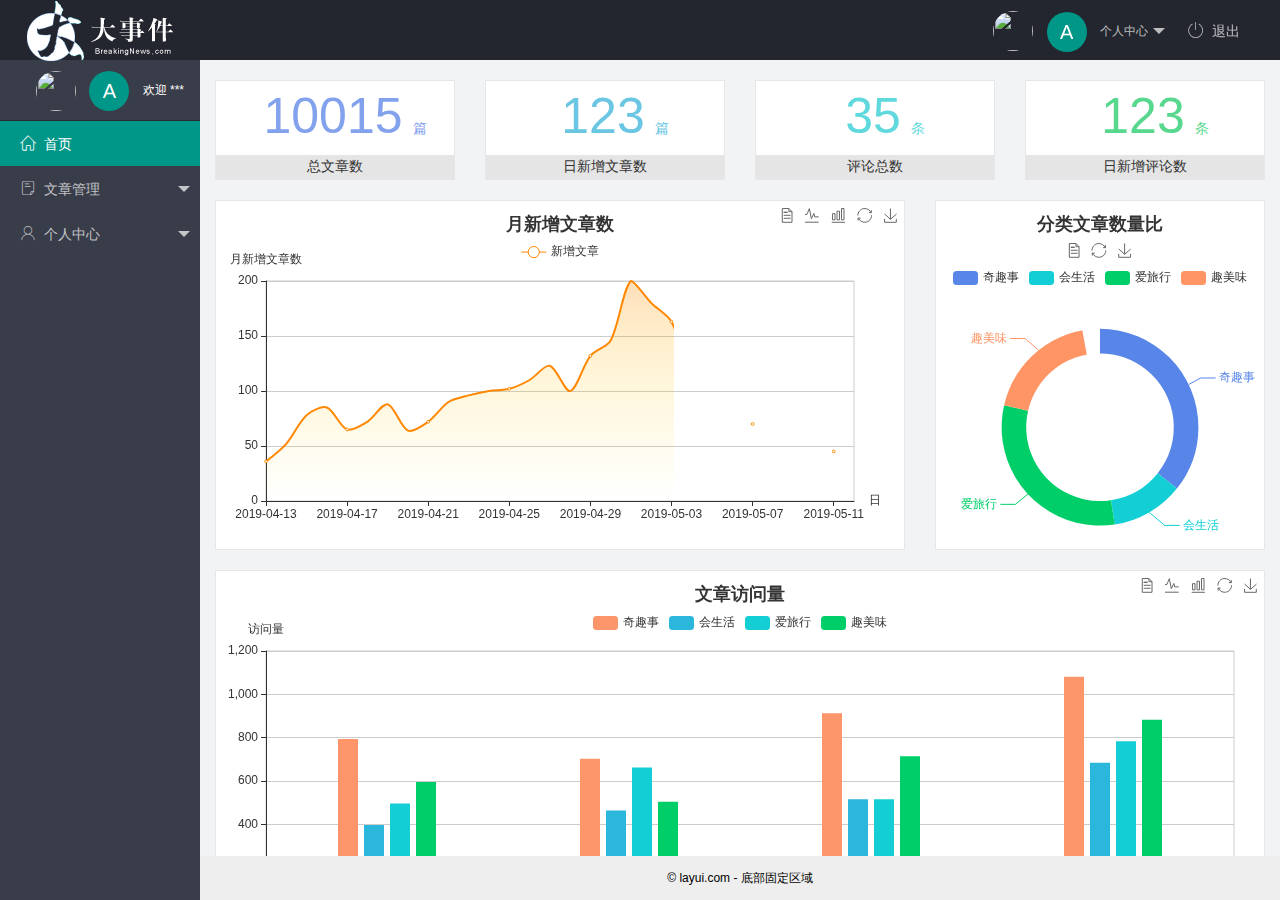
==== commit 3b95c68c: "完成了个人中心功能" ====
--- a/index.html
+++ b/index.html
@@ -29,9 +29,9 @@
                         个人中心
                     </a>
                     <dl class="layui-nav-child">
-                        <dd><a href="">基本资料</a></dd>
-                        <dd><a href="">更换头像</a></dd>
-                        <dd><a href="">重置密码</a></dd>
+                        <dd><a href="/user/user_info.html">基本资料</a></dd>
+                        <dd><a href="/user/user_avatar.html">更换头像</a></dd>
+                        <dd><a href="/user/user_pwd.html">重置密码</a></dd>
                     </dl>
                 </li>
                 <li class="layui-nav-item">
@@ -78,17 +78,17 @@
                         <a href="javascript:;"><span class="iconfont icon-user"></span>个人中心</a>
                         <dl class="layui-nav-child">
                             <dd>
-                                <a href="javascript:;">
+                                <a href="/user/user_info.html" target="fm">
                                     <i class="layui-icon layui-icon-app"></i>
                                     基本资料</a>
                             </dd>
                             <dd>
-                                <a href="javascript:;">
+                                <a href="/user/user_avatar.html" target="fm">
                                     <i class="layui-icon layui-icon-app"></i>
                                     更换头像</a>
                             </dd>
                             <dd>
-                                <a href="javascript:;">
+                                <a href="/user/user_pwd.html" target="fm">
                                     <i class="layui-icon layui-icon-app"></i>
                                     重置密码</a>
                             </dd>
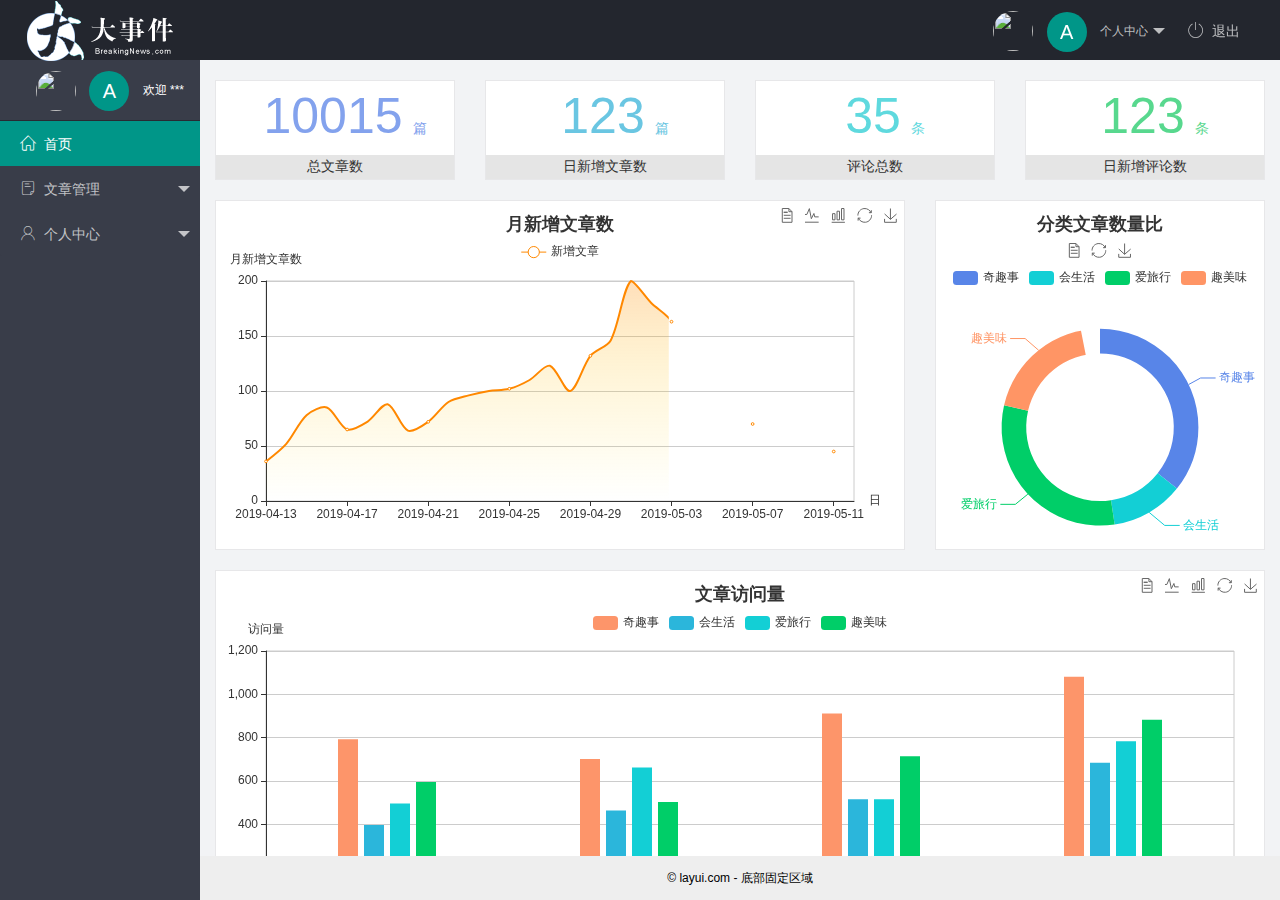
==== commit 968dd9fb: "完成文章管理相关功能的开发" ====
--- a/index.html
+++ b/index.html
@@ -31,7 +31,7 @@
                     <dl class="layui-nav-child">
                         <dd><a href="/user/user_info.html">基本资料</a></dd>
                         <dd><a href="/user/user_avatar.html">更换头像</a></dd>
-                        <dd><a href="/user/user_pwd.html">重置密码</a></dd>
+                        <dd><a href="/user/user_pwd.html    ">重置密码</a></dd>
                     </dl>
                 </li>
                 <li class="layui-nav-item">
@@ -58,17 +58,17 @@
                         <a class="" href="javascript:;"><span class="iconfont icon-16"></span>文章管理</a>
                         <dl class="layui-nav-child">
                             <dd>
-                                <a href="javascript:;">
+                                <a href="/article/art_cate.html" target="fm">
                                     <i class="layui-icon layui-icon-app"></i>
                                     文章类别</a>
                             </dd>
                             <dd>
-                                <a href="javascript:;">
+                                <a href="/article/art_list.html" target="fm">
                                     <i class="layui-icon layui-icon-app"></i>
                                     文章列表</a>
                             </dd>
                             <dd>
-                                <a href="javascript:;">
+                                <a href="/article/art_pub.html" target="fm">
                                     <i class="layui-icon layui-icon-app"></i>
                                     发布文章</a>
                             </dd>
